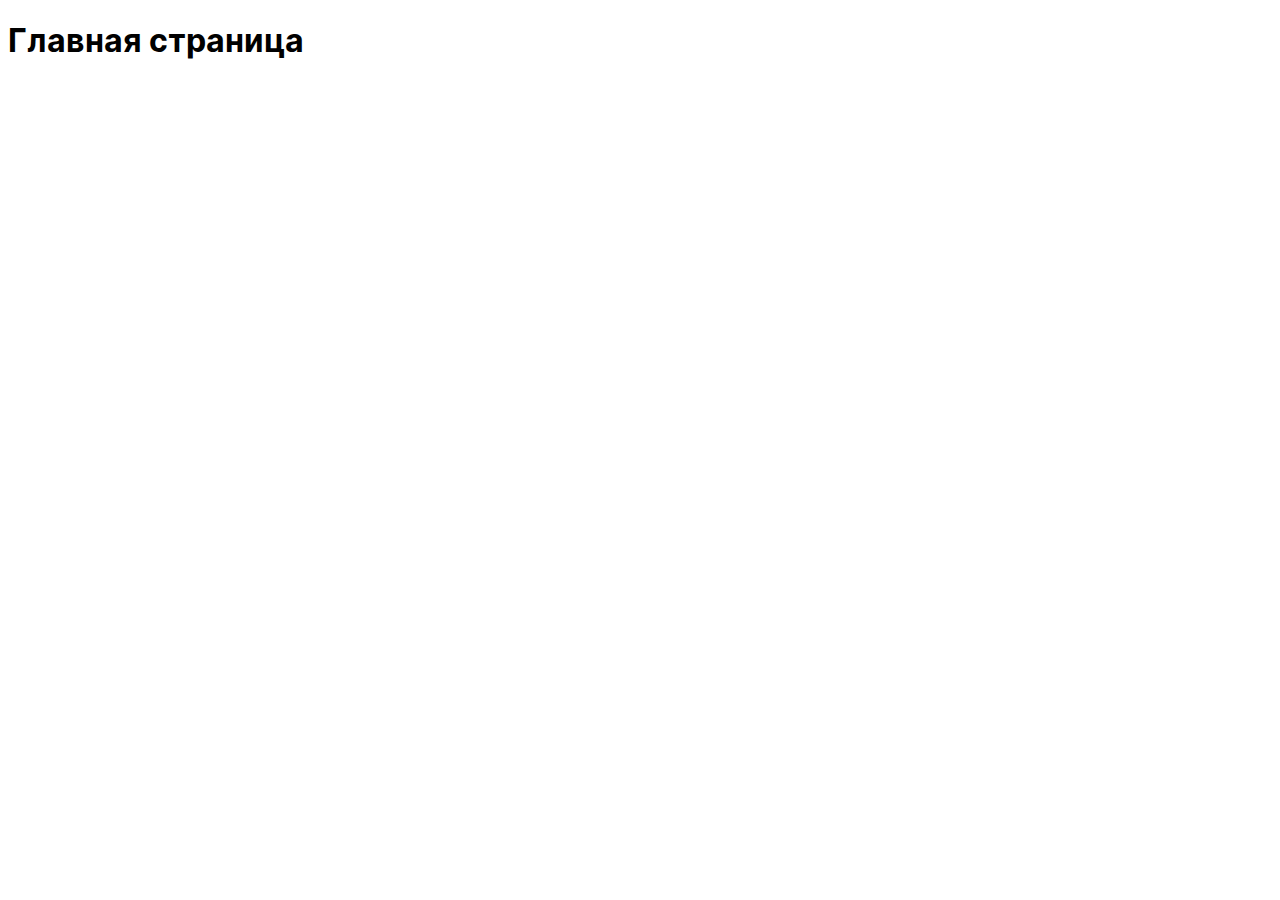
==== index.html @ 248e6843 "Updates" ====
<!DOCTYPE html><html lang="en"><head><meta charSet="utf-8"/><meta name="viewport" content="width=device-width, initial-scale=1"/><link rel="stylesheet" href="/_next/static/css/0f3e7a43b24136fe.css" crossorigin="" data-precedence="next"/><link rel="preload" as="script" fetchPriority="low" href="/_next/static/chunks/webpack-dd6fad44ef1e6f7b.js" crossorigin=""/><script src="/_next/static/chunks/fd9d1056-cc48c28d170fddc2.js" async="" crossorigin=""></script><script src="/_next/static/chunks/69-c7efea4b65083e7f.js" async="" crossorigin=""></script><script src="/_next/static/chunks/main-app-ca32ea3a144ab7f5.js" async="" crossorigin=""></script><title>Create Next App</title><meta name="description" content="Generated by create next app"/><link rel="icon" href="/favicon.ico" type="image/x-icon" sizes="16x16"/><script src="/_next/static/chunks/polyfills-c67a75d1b6f99dc8.js" crossorigin="" noModule=""></script></head><body class="__className_e66fe9"><h1>Главная страница</h1><script src="/_next/static/chunks/webpack-dd6fad44ef1e6f7b.js" crossorigin="" async=""></script><script>(self.__next_f=self.__next_f||[]).push([0]);self.__next_f.push([2,null])</script><script>self.__next_f.push([1,"1:HL[\"/_next/static/css/0f3e7a43b24136fe.css\",\"style\",{\"crossOrigin\":\"\"}]\n0:\"$L2\"\n"])</script><script>self.__next_f.push([1,"3:I[7690,[],\"\"]\n5:I[5613,[],\"\"]\n6:I[1778,[],\"\"]\n8:I[8955,[],\"\"]\n9:[]\n"])</script><script>self.__next_f.push([1,"2:[[[\"$\",\"link\",\"0\",{\"rel\":\"stylesheet\",\"href\":\"/_next/static/css/0f3e7a43b24136fe.css\",\"precedence\":\"next\",\"crossOrigin\":\"\"}]],[\"$\",\"$L3\",null,{\"buildId\":\"gu-hiAPCedoLqFY13W4Xx\",\"assetPrefix\":\"\",\"initialCanonicalUrl\":\"/\",\"initialTree\":[\"\",{\"children\":[\"__PAGE__\",{}]},\"$undefined\",\"$undefined\",true],\"initialSeedData\":[\"\",{\"children\":[\"__PAGE__\",{},[\"$L4\",[\"$\",\"h1\",null,{\"children\":\"Главная страница\"}],null]]},[null,[\"$\",\"html\",null,{\"lang\":\"en\",\"children\":[\"$\",\"body\",null,{\"className\":\"__className_e66fe9\",\"children\":[\"$\",\"$L5\",null,{\"parallelRouterKey\":\"children\",\"segmentPath\":[\"children\"],\"loading\":\"$undefined\",\"loadingStyles\":\"$undefined\",\"loadingScripts\":\"$undefined\",\"hasLoading\":false,\"error\":\"$undefined\",\"errorStyles\":\"$undefined\",\"errorScripts\":\"$undefined\",\"template\":[\"$\",\"$L6\",null,{}],\"templateStyles\":\"$undefined\",\"templateScripts\":\"$undefined\",\"notFound\":[[\"$\",\"title\",null,{\"children\":\"404: This page could not be found.\"}],[\"$\",\"div\",null,{\"style\":{\"fontFamily\":\"system-ui,\\\"Segoe UI\\\",Roboto,Helvetica,Arial,sans-serif,\\\"Apple Color Emoji\\\",\\\"Segoe UI Emoji\\\"\",\"height\":\"100vh\",\"textAlign\":\"center\",\"display\":\"flex\",\"flexDirection\":\"column\",\"alignItems\":\"center\",\"justifyContent\":\"center\"},\"children\":[\"$\",\"div\",null,{\"children\":[[\"$\",\"style\",null,{\"dangerouslySetInnerHTML\":{\"__html\":\"body{color:#000;background:#fff;margin:0}.next-error-h1{border-right:1px solid rgba(0,0,0,.3)}@media (prefers-color-scheme:dark){body{color:#fff;background:#000}.next-error-h1{border-right:1px solid rgba(255,255,255,.3)}}\"}}],[\"$\",\"h1\",null,{\"className\":\"next-error-h1\",\"style\":{\"display\":\"inline-block\",\"margin\":\"0 20px 0 0\",\"padding\":\"0 23px 0 0\",\"fontSize\":24,\"fontWeight\":500,\"verticalAlign\":\"top\",\"lineHeight\":\"49px\"},\"children\":\"404\"}],[\"$\",\"div\",null,{\"style\":{\"display\":\"inline-block\"},\"children\":[\"$\",\"h2\",null,{\"style\":{\"fontSize\":14,\"fontWeight\":400,\"lineHeight\":\"49px\",\"margin\":0},\"children\":\"This page could not be found.\"}]}]]}]}]],\"notFoundStyles\":[],\"styles\":null}]}]}],null]],\"initialHead\":[false,\"$L7\"],\"globalErrorComponent\":\"$8\",\"missingSlots\":\"$W9\"}]]\n"])</script><script>self.__next_f.push([1,"7:[[\"$\",\"meta\",\"0\",{\"name\":\"viewport\",\"content\":\"width=device-width, initial-scale=1\"}],[\"$\",\"meta\",\"1\",{\"charSet\":\"utf-8\"}],[\"$\",\"title\",\"2\",{\"children\":\"Create Next App\"}],[\"$\",\"meta\",\"3\",{\"name\":\"description\",\"content\":\"Generated by create next app\"}],[\"$\",\"link\",\"4\",{\"rel\":\"icon\",\"href\":\"/favicon.ico\",\"type\":\"image/x-icon\",\"sizes\":\"16x16\"}]]\n4:null\n"])</script><script>self.__next_f.push([1,""])</script></body></html>
---- _next/static/css/0f3e7a43b24136fe.css ----
@font-face{font-family:__Inter_e66fe9;font-style:normal;font-weight:100 900;font-display:swap;src:url(/_next/static/media/ec159349637c90ad-s.woff2) format("woff2");unicode-range:u+0460-052f,u+1c80-1c88,u+20b4,u+2de0-2dff,u+a640-a69f,u+fe2e-fe2f}@font-face{font-family:__Inter_e66fe9;font-style:normal;font-weight:100 900;font-display:swap;src:url(/_next/static/media/513657b02c5c193f-s.woff2) format("woff2");unicode-range:u+0301,u+0400-045f,u+0490-0491,u+04b0-04b1,u+2116}@font-face{font-family:__Inter_e66fe9;font-style:normal;font-weight:100 900;font-display:swap;src:url(/_next/static/media/fd4db3eb5472fc27-s.woff2) format("woff2");unicode-range:u+1f??}@font-face{font-family:__Inter_e66fe9;font-style:normal;font-weight:100 900;font-display:swap;src:url(/_next/static/media/51ed15f9841b9f9d-s.woff2) format("woff2");unicode-range:u+0370-03ff}@font-face{font-family:__Inter_e66fe9;font-style:normal;font-weight:100 900;font-display:swap;src:url(/_next/static/media/05a31a2ca4975f99-s.woff2) format("woff2");unicode-range:u+0102-0103,u+0110-0111,u+0128-0129,u+0168-0169,u+01a0-01a1,u+01af-01b0,u+0300-0301,u+0303-0304,u+0308-0309,u+0323,u+0329,u+1ea0-1ef9,u+20ab}@font-face{font-family:__Inter_e66fe9;font-style:normal;font-weight:100 900;font-display:swap;src:url(/_next/static/media/d6b16ce4a6175f26-s.woff2) format("woff2");unicode-range:u+0100-02af,u+0304,u+0308,u+0329,u+1e00-1e9f,u+1ef2-1eff,u+2020,u+20a0-20ab,u+20ad-20cf,u+2113,u+2c60-2c7f,u+a720-a7ff}@font-face{font-family:__Inter_e66fe9;font-style:normal;font-weight:100 900;font-display:swap;src:url(/_next/static/media/c9a5bc6a7c948fb0-s.p.woff2) format("woff2");unicode-range:u+00??,u+0131,u+0152-0153,u+02bb-02bc,u+02c6,u+02da,u+02dc,u+0304,u+0308,u+0329,u+2000-206f,u+2074,u+20ac,u+2122,u+2191,u+2193,u+2212,u+2215,u+feff,u+fffd}@font-face{font-family:__Inter_Fallback_e66fe9;src:local("Arial");ascent-override:90.20%;descent-override:22.48%;line-gap-override:0.00%;size-adjust:107.40%}.__className_e66fe9{font-family:__Inter_e66fe9,__Inter_Fallback_e66fe9;font-style:normal}
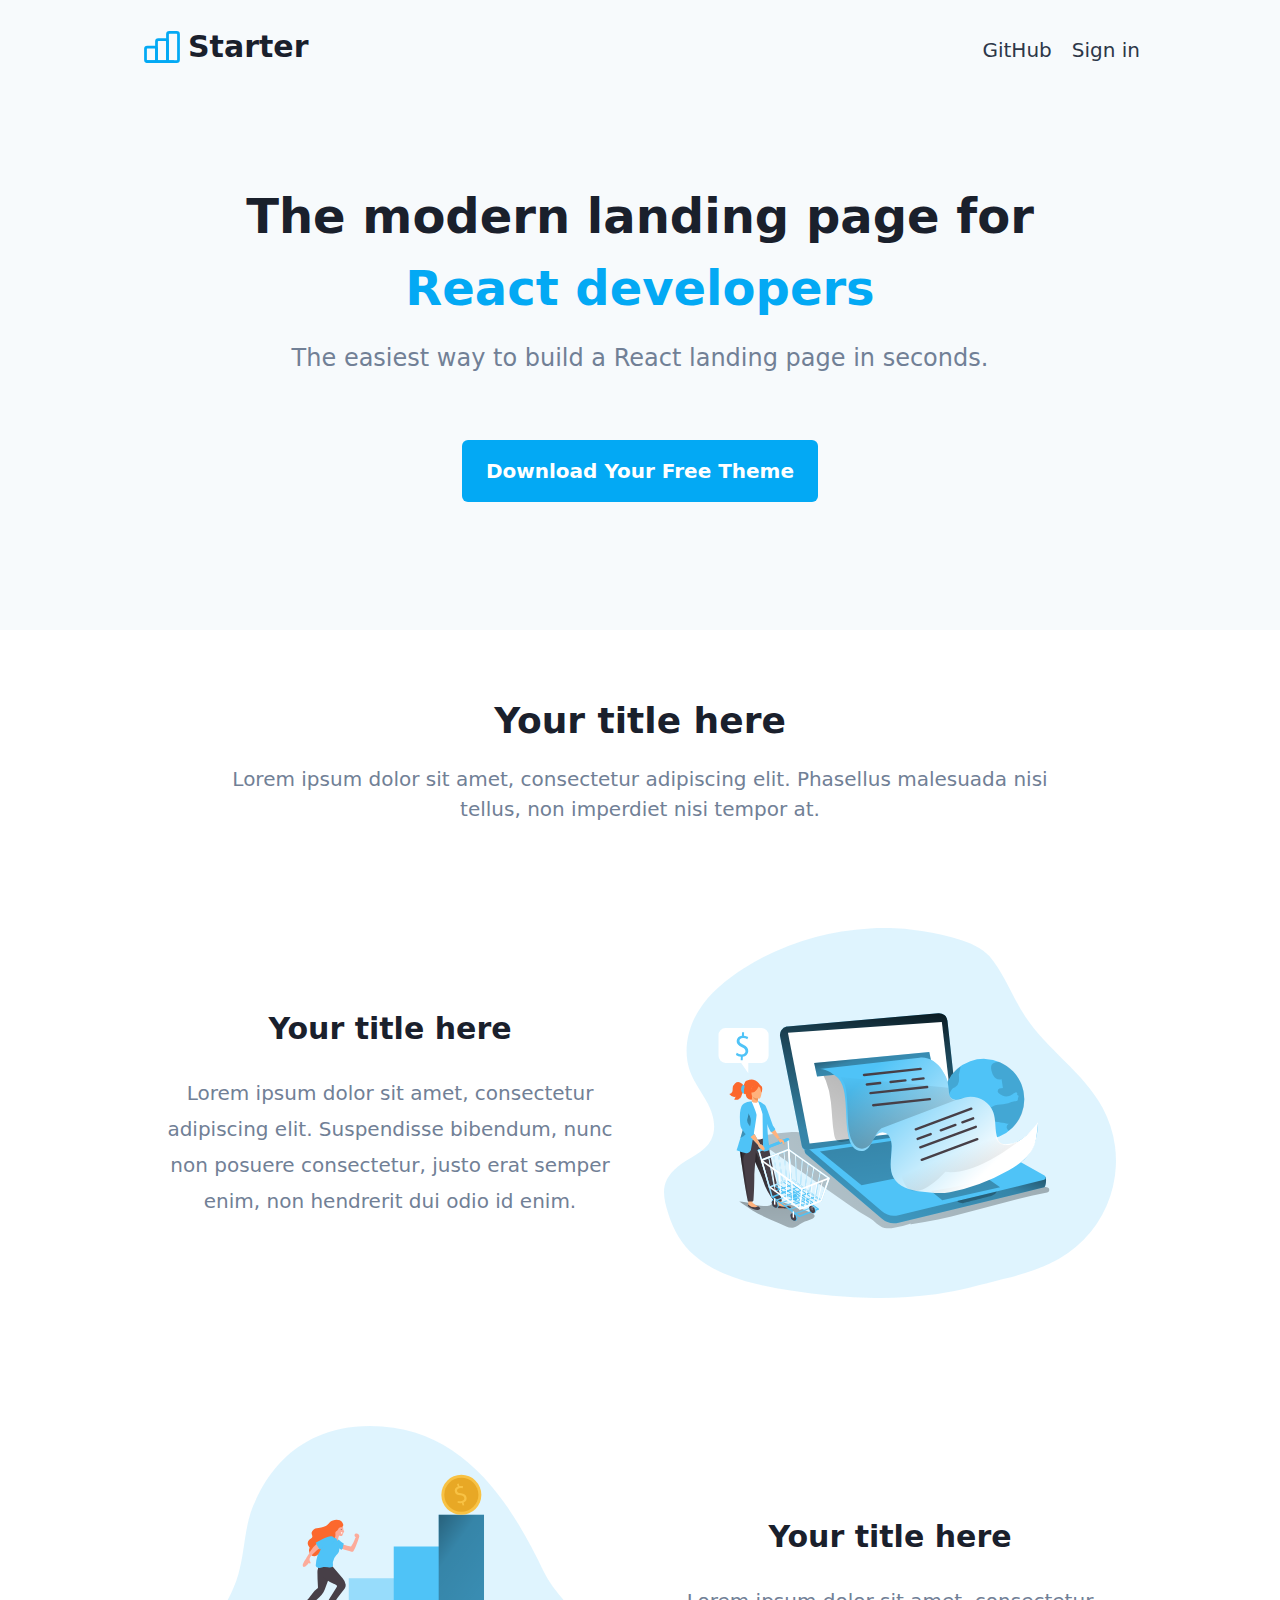
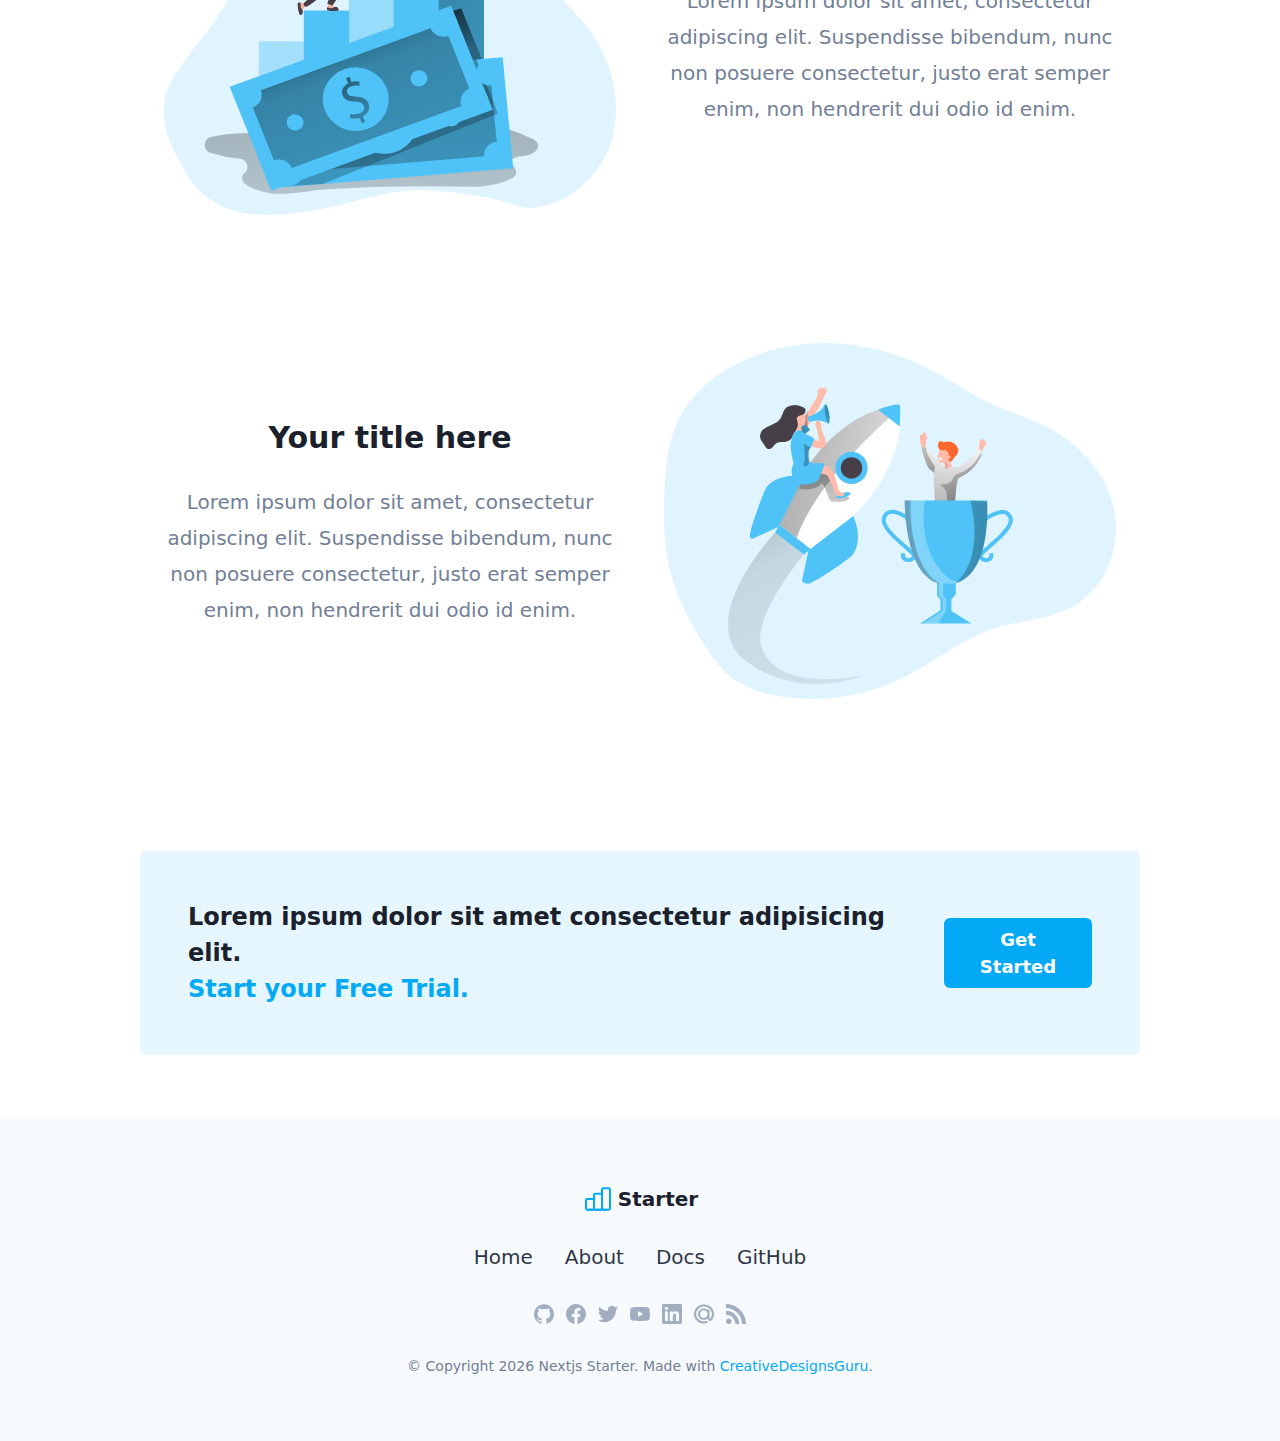
==== commit c9c53e3c: "Updates" ====
--- a/index.html
+++ b/index.html
@@ -1 +1,2 @@
-<!DOCTYPE html><html lang="en"><head><meta charSet="utf-8"/><meta name="viewport" content="width=device-width, initial-scale=1"/><link rel="stylesheet" href="/_next/static/css/0f3e7a43b24136fe.css" crossorigin="" data-precedence="next"/><link rel="preload" as="script" fetchPriority="low" href="/_next/static/chunks/webpack-dd6fad44ef1e6f7b.js" crossorigin=""/><script src="/_next/static/chunks/fd9d1056-cc48c28d170fddc2.js" async="" crossorigin=""></script><script src="/_next/static/chunks/69-c7efea4b65083e7f.js" async="" crossorigin=""></script><script src="/_next/static/chunks/main-app-ca32ea3a144ab7f5.js" async="" crossorigin=""></script><title>Create Next App</title><meta name="description" content="Generated by create next app"/><link rel="icon" href="/favicon.ico" type="image/x-icon" sizes="16x16"/><script src="/_next/static/chunks/polyfills-c67a75d1b6f99dc8.js" crossorigin="" noModule=""></script></head><body class="__className_e66fe9"><h1>Главная страница</h1><script src="/_next/static/chunks/webpack-dd6fad44ef1e6f7b.js" crossorigin="" async=""></script><script>(self.__next_f=self.__next_f||[]).push([0]);self.__next_f.push([2,null])</script><script>self.__next_f.push([1,"1:HL[\"/_next/static/css/0f3e7a43b24136fe.css\",\"style\",{\"crossOrigin\":\"\"}]\n0:\"$L2\"\n"])</script><script>self.__next_f.push([1,"3:I[7690,[],\"\"]\n5:I[5613,[],\"\"]\n6:I[1778,[],\"\"]\n8:I[8955,[],\"\"]\n9:[]\n"])</script><script>self.__next_f.push([1,"2:[[[\"$\",\"link\",\"0\",{\"rel\":\"stylesheet\",\"href\":\"/_next/static/css/0f3e7a43b24136fe.css\",\"precedence\":\"next\",\"crossOrigin\":\"\"}]],[\"$\",\"$L3\",null,{\"buildId\":\"gu-hiAPCedoLqFY13W4Xx\",\"assetPrefix\":\"\",\"initialCanonicalUrl\":\"/\",\"initialTree\":[\"\",{\"children\":[\"__PAGE__\",{}]},\"$undefined\",\"$undefined\",true],\"initialSeedData\":[\"\",{\"children\":[\"__PAGE__\",{},[\"$L4\",[\"$\",\"h1\",null,{\"children\":\"Главная страница\"}],null]]},[null,[\"$\",\"html\",null,{\"lang\":\"en\",\"children\":[\"$\",\"body\",null,{\"className\":\"__className_e66fe9\",\"children\":[\"$\",\"$L5\",null,{\"parallelRouterKey\":\"children\",\"segmentPath\":[\"children\"],\"loading\":\"$undefined\",\"loadingStyles\":\"$undefined\",\"loadingScripts\":\"$undefined\",\"hasLoading\":false,\"error\":\"$undefined\",\"errorStyles\":\"$undefined\",\"errorScripts\":\"$undefined\",\"template\":[\"$\",\"$L6\",null,{}],\"templateStyles\":\"$undefined\",\"templateScripts\":\"$undefined\",\"notFound\":[[\"$\",\"title\",null,{\"children\":\"404: This page could not be found.\"}],[\"$\",\"div\",null,{\"style\":{\"fontFamily\":\"system-ui,\\\"Segoe UI\\\",Roboto,Helvetica,Arial,sans-serif,\\\"Apple Color Emoji\\\",\\\"Segoe UI Emoji\\\"\",\"height\":\"100vh\",\"textAlign\":\"center\",\"display\":\"flex\",\"flexDirection\":\"column\",\"alignItems\":\"center\",\"justifyContent\":\"center\"},\"children\":[\"$\",\"div\",null,{\"children\":[[\"$\",\"style\",null,{\"dangerouslySetInnerHTML\":{\"__html\":\"body{color:#000;background:#fff;margin:0}.next-error-h1{border-right:1px solid rgba(0,0,0,.3)}@media (prefers-color-scheme:dark){body{color:#fff;background:#000}.next-error-h1{border-right:1px solid rgba(255,255,255,.3)}}\"}}],[\"$\",\"h1\",null,{\"className\":\"next-error-h1\",\"style\":{\"display\":\"inline-block\",\"margin\":\"0 20px 0 0\",\"padding\":\"0 23px 0 0\",\"fontSize\":24,\"fontWeight\":500,\"verticalAlign\":\"top\",\"lineHeight\":\"49px\"},\"children\":\"404\"}],[\"$\",\"div\",null,{\"style\":{\"display\":\"inline-block\"},\"children\":[\"$\",\"h2\",null,{\"style\":{\"fontSize\":14,\"fontWeight\":400,\"lineHeight\":\"49px\",\"margin\":0},\"children\":\"This page could not be found.\"}]}]]}]}]],\"notFoundStyles\":[],\"styles\":null}]}]}],null]],\"initialHead\":[false,\"$L7\"],\"globalErrorComponent\":\"$8\",\"missingSlots\":\"$W9\"}]]\n"])</script><script>self.__next_f.push([1,"7:[[\"$\",\"meta\",\"0\",{\"name\":\"viewport\",\"content\":\"width=device-width, initial-scale=1\"}],[\"$\",\"meta\",\"1\",{\"charSet\":\"utf-8\"}],[\"$\",\"title\",\"2\",{\"children\":\"Create Next App\"}],[\"$\",\"meta\",\"3\",{\"name\":\"description\",\"content\":\"Generated by create next app\"}],[\"$\",\"link\",\"4\",{\"rel\":\"icon\",\"href\":\"/favicon.ico\",\"type\":\"image/x-icon\",\"sizes\":\"16x16\"}]]\n4:null\n"])</script><script>self.__next_f.push([1,""])</script></body></html>+<!DOCTYPE html><html lang="en"><head><meta charSet="UTF-8"/><meta name="viewport" content="width=device-width,initial-scale=1"/><link rel="apple-touch-icon" href="/apple-touch-icon.png"/><link rel="icon" type="image/png" sizes="32x32" href="/favicon-32x32.png"/><link rel="icon" type="image/png" sizes="16x16" href="/favicon-16x16.png"/><link rel="icon" href="/favicon.ico"/><title>Nextjs Starter</title><meta name="robots" content="index,follow"/><meta name="description" content="Starter code for your Nextjs Boilerplate with Tailwind CSS"/><meta property="og:title" content="Nextjs Starter"/><meta property="og:description" content="Starter code for your Nextjs Boilerplate with Tailwind CSS"/><meta property="og:locale" content="en"/><meta property="og:site_name" content="Starter"/><meta name="next-head-count" content="13"/><link rel="preload" href="/_next/static/css/9a9a912db5277603.css" as="style" crossorigin=""/><link rel="stylesheet" href="/_next/static/css/9a9a912db5277603.css" crossorigin="" data-n-g=""/><noscript data-n-css=""></noscript><script defer="" crossorigin="" nomodule="" src="/_next/static/chunks/polyfills-c67a75d1b6f99dc8.js"></script><script src="/_next/static/chunks/webpack-7f932a22dbd700b9.js" defer="" crossorigin=""></script><script src="/_next/static/chunks/framework-5429a50ba5373c56.js" defer="" crossorigin=""></script><script src="/_next/static/chunks/main-7a36f1771810ece5.js" defer="" crossorigin=""></script><script src="/_next/static/chunks/pages/_app-f6ff0a3bf6c3d578.js" defer="" crossorigin=""></script><script src="/_next/static/chunks/537-4238772a2c0a749c.js" defer="" crossorigin=""></script><script src="/_next/static/chunks/pages/index-64fb4b4f178e4f2e.js" defer="" crossorigin=""></script><script src="/_next/static/LFzBFwf_lL1cW6kmRYhoQ/_buildManifest.js" defer="" crossorigin=""></script><script src="/_next/static/LFzBFwf_lL1cW6kmRYhoQ/_ssgManifest.js" defer="" crossorigin=""></script><style id="__jsx-4057204961">.navbar.jsx-4057204961 li:not(:first-child){margin-top:0;}.navbar.jsx-4057204961 li:not(:last-child){margin-right:1.25rem;}</style><style id="__jsx-2452873545">.btn.jsx-2452873545{border-radius:.375rem;display:inline-block;text-align:center;}.btn-base.jsx-2452873545{font-size:1.125rem;font-weight:600;padding:.5rem 1rem;}.btn-xl.jsx-2452873545{font-size:1.25rem;font-weight:800;padding:1rem 1.5rem;}.btn-primary.jsx-2452873545{--tw-bg-opacity:1;background-color:rgb(3 169 244/var(--tw-bg-opacity));--tw-text-opacity:1;color:rgb(255 255 255/var(--tw-text-opacity));}.btn-primary.jsx-2452873545:hover{--tw-bg-opacity:1;background-color:rgb(3 152 220/var(--tw-bg-opacity));}</style><style id="__jsx-386846369">.footer-icon-list.jsx-386846369 a:not(:last-child){margin-right:.75rem;}.footer-icon-list.jsx-386846369 a{--tw-text-opacity:1;color:rgb(160 174 192/var(--tw-text-opacity));}.footer-icon-list.jsx-386846369 a:hover{--tw-text-opacity:1;color:rgb(74 85 104/var(--tw-text-opacity));}.footer-icon-list.jsx-386846369 svg{height:1.25rem;width:1.25rem;fill:currentColor;}</style><style id="__jsx-3513251595">.footer-copyright.jsx-3513251595 a{--tw-text-opacity:1;color:rgb(3 169 244/var(--tw-text-opacity));}.footer-copyright.jsx-3513251595 a:hover{-webkit-text-decoration-line:underline;text-decoration-line:underline;}</style><style id="__jsx-541721229">.navbar.jsx-541721229 li{margin-left:1rem;margin-right:1rem;}</style></head><body><div id="__next"><div class="text-gray-600 antialiased"><div class="bg-gray-100"><div class="mx-auto max-w-screen-lg px-3 py-6"><div class="jsx-4057204961 flex flex-wrap items-center justify-between"><div class="jsx-4057204961"><a href="/"><span class="inline-flex items-center text-gray-900 font-semibold text-3xl"><svg class="mr-1 stroke-current text-primary-500" xmlns="http://www.w3.org/2000/svg" width="44" height="44" viewBox="0 0 24 24" stroke-width="1.5" fill="none" stroke-linecap="round" stroke-linejoin="round"><path d="M0 0h24v24H0z" stroke="none"></path><rect x="3" y="12" width="6" height="8" rx="1"></rect><rect x="9" y="8" width="6" height="12" rx="1"></rect><rect x="15" y="4" width="6" height="16" rx="1"></rect><path d="M4 20h14"></path></svg>Starter</span></a></div><nav class="jsx-4057204961"><ul class="jsx-4057204961 navbar flex items-center text-xl font-medium text-gray-800"><li><a href="https://github.com/ixartz/Next-JS-Landing-Page-Starter-Template">GitHub</a></li><li><a href="/">Sign in</a></li></ul></nav></div></div><div class="mx-auto max-w-screen-lg px-3 pt-20 pb-32"><header class="text-center"><h1 class="whitespace-pre-line text-5xl font-bold leading-hero text-gray-900">The modern landing page for
+<span class="text-primary-500">React developers</span></h1><div class="mb-16 mt-4 text-2xl">The easiest way to build a React landing page in seconds.</div><a href="https://creativedesignsguru.com/category/nextjs/"><div class="jsx-2452873545 btn btn-xl btn-primary">Download Your Free Theme</div></a></header></div></div><div class="mx-auto max-w-screen-lg px-3 py-16"><div class="mb-12 text-center"><h2 class="text-4xl font-bold text-gray-900">Your title here</h2><div class="mt-4 text-xl md:px-20">Lorem ipsum dolor sit amet, consectetur adipiscing elit. Phasellus malesuada nisi tellus, non imperdiet nisi tempor at.</div></div><div class="mt-20 flex flex-wrap items-center"><div class="w-full text-center sm:w-1/2 sm:px-6"><h3 class="text-3xl font-semibold text-gray-900">Your title here</h3><div class="mt-6 text-xl leading-9">Lorem ipsum dolor sit amet, consectetur adipiscing elit. Suspendisse bibendum, nunc non posuere consectetur, justo erat semper enim, non hendrerit dui odio id enim.</div></div><div class="w-full p-6 sm:w-1/2"><img src="/assets/images/feature.svg" alt="First feature alt text"/></div></div><div class="mt-20 flex flex-wrap items-center flex-row-reverse"><div class="w-full text-center sm:w-1/2 sm:px-6"><h3 class="text-3xl font-semibold text-gray-900">Your title here</h3><div class="mt-6 text-xl leading-9">Lorem ipsum dolor sit amet, consectetur adipiscing elit. Suspendisse bibendum, nunc non posuere consectetur, justo erat semper enim, non hendrerit dui odio id enim.</div></div><div class="w-full p-6 sm:w-1/2"><img src="/assets/images/feature2.svg" alt="Second feature alt text"/></div></div><div class="mt-20 flex flex-wrap items-center"><div class="w-full text-center sm:w-1/2 sm:px-6"><h3 class="text-3xl font-semibold text-gray-900">Your title here</h3><div class="mt-6 text-xl leading-9">Lorem ipsum dolor sit amet, consectetur adipiscing elit. Suspendisse bibendum, nunc non posuere consectetur, justo erat semper enim, non hendrerit dui odio id enim.</div></div><div class="w-full p-6 sm:w-1/2"><img src="/assets/images/feature3.svg" alt="Third feature alt text"/></div></div></div><div class="mx-auto max-w-screen-lg px-3 py-16"><div class="flex flex-col rounded-md bg-primary-100 p-4 text-center sm:flex-row sm:items-center sm:justify-between sm:p-12 sm:text-left"><div class="text-2xl font-semibold"><div class="text-gray-900">Lorem ipsum dolor sit amet consectetur adipisicing elit.</div><div class="text-primary-500">Start your Free Trial.</div></div><div class="whitespace-no-wrap mt-3 sm:ml-2 sm:mt-0"><a href="https://creativedesignsguru.com/category/nextjs/"><div class="jsx-2452873545 btn btn-base btn-primary">Get Started</div></a></div></div></div><div class="bg-gray-100"><div class="mx-auto max-w-screen-lg px-3 py-16"><div class="jsx-541721229 text-center"><span class="inline-flex items-center text-gray-900 font-semibold text-xl"><svg class="mr-1 stroke-current text-primary-500" xmlns="http://www.w3.org/2000/svg" width="32" height="32" viewBox="0 0 24 24" stroke-width="1.5" fill="none" stroke-linecap="round" stroke-linejoin="round"><path d="M0 0h24v24H0z" stroke="none"></path><rect x="3" y="12" width="6" height="8" rx="1"></rect><rect x="9" y="8" width="6" height="12" rx="1"></rect><rect x="15" y="4" width="6" height="16" rx="1"></rect><path d="M4 20h14"></path></svg>Starter</span><nav class="jsx-541721229"><ul class="jsx-541721229 navbar mt-5 flex flex-row justify-center text-xl font-medium text-gray-800"><li><a href="/">Home</a></li><li><a href="/">About</a></li><li><a href="/">Docs</a></li><li><a href="https://github.com/ixartz/Next-JS-Landing-Page-Starter-Template">GitHub</a></li></ul></nav><div class="jsx-541721229 mt-8 flex justify-center"><div class="jsx-386846369 footer-icon-list flex flex-wrap"><a href="/"><svg viewBox="0 0 24 24" xmlns="http://www.w3.org/2000/svg"><path d="M12 .297c-6.63 0-12 5.373-12 12 0 5.303 3.438 9.8 8.205 11.385.6.113.82-.258.82-.577 0-.285-.01-1.04-.015-2.04-3.338.724-4.042-1.61-4.042-1.61C4.422 18.07 3.633 17.7 3.633 17.7c-1.087-.744.084-.729.084-.729 1.205.084 1.838 1.236 1.838 1.236 1.07 1.835 2.809 1.305 3.495.998.108-.776.417-1.305.76-1.605-2.665-.3-5.466-1.332-5.466-5.93 0-1.31.465-2.38 1.235-3.22-.135-.303-.54-1.523.105-3.176 0 0 1.005-.322 3.3 1.23.96-.267 1.98-.399 3-.405 1.02.006 2.04.138 3 .405 2.28-1.552 3.285-1.23 3.285-1.23.645 1.653.24 2.873.12 3.176.765.84 1.23 1.91 1.23 3.22 0 4.61-2.805 5.625-5.475 5.92.42.36.81 1.096.81 2.22 0 1.606-.015 2.896-.015 3.286 0 .315.21.69.825.57C20.565 22.092 24 17.592 24 12.297c0-6.627-5.373-12-12-12"></path></svg></a><a href="/"><svg viewBox="0 0 24 24" xmlns="http://www.w3.org/2000/svg"><path d="M23.998 12c0-6.628-5.372-12-11.999-12C5.372 0 0 5.372 0 12c0 5.988 4.388 10.952 10.124 11.852v-8.384H7.078v-3.469h3.046V9.356c0-3.008 1.792-4.669 4.532-4.669 1.313 0 2.686.234 2.686.234v2.953H15.83c-1.49 0-1.955.925-1.955 1.874V12h3.328l-.532 3.469h-2.796v8.384c5.736-.9 10.124-5.864 10.124-11.853z"></path></svg></a><a href="/"><svg viewBox="0 0 24 24" xmlns="http://www.w3.org/2000/svg"><path d="M23.954 4.569a10 10 0 01-2.825.775 4.958 4.958 0 002.163-2.723c-.951.555-2.005.959-3.127 1.184a4.92 4.92 0 00-8.384 4.482C7.691 8.094 4.066 6.13 1.64 3.161a4.822 4.822 0 00-.666 2.475c0 1.71.87 3.213 2.188 4.096a4.904 4.904 0 01-2.228-.616v.061a4.923 4.923 0 003.946 4.827 4.996 4.996 0 01-2.212.085 4.937 4.937 0 004.604 3.417 9.868 9.868 0 01-6.102 2.105c-.39 0-.779-.023-1.17-.067a13.995 13.995 0 007.557 2.209c9.054 0 13.999-7.496 13.999-13.986 0-.209 0-.42-.015-.63a9.936 9.936 0 002.46-2.548l-.047-.02z"></path></svg></a><a href="/"><svg xmlns="http://www.w3.org/2000/svg" viewBox="0 0 24 24"><path d="M23.495 6.205a3.007 3.007 0 00-2.088-2.088c-1.87-.501-9.396-.501-9.396-.501s-7.507-.01-9.396.501A3.007 3.007 0 00.527 6.205a31.247 31.247 0 00-.522 5.805 31.247 31.247 0 00.522 5.783 3.007 3.007 0 002.088 2.088c1.868.502 9.396.502 9.396.502s7.506 0 9.396-.502a3.007 3.007 0 002.088-2.088 31.247 31.247 0 00.5-5.783 31.247 31.247 0 00-.5-5.805zM9.609 15.601V8.408l6.264 3.602z"></path></svg></a><a href="/"><svg viewBox="0 0 24 24" xmlns="http://www.w3.org/2000/svg"><path d="M20.447 20.452h-3.554v-5.569c0-1.328-.027-3.037-1.852-3.037-1.853 0-2.136 1.445-2.136 2.939v5.667H9.351V9h3.414v1.561h.046c.477-.9 1.637-1.85 3.37-1.85 3.601 0 4.267 2.37 4.267 5.455v6.286zM5.337 7.433a2.062 2.062 0 01-2.063-2.065 2.064 2.064 0 112.063 2.065zm1.782 13.019H3.555V9h3.564v11.452zM22.225 0H1.771C.792 0 0 .774 0 1.729v20.542C0 23.227.792 24 1.771 24h20.451C23.2 24 24 23.227 24 22.271V1.729C24 .774 23.2 0 22.222 0h.003z"></path></svg></a><a href="/"><svg viewBox="0 0 24 24" xmlns="http://www.w3.org/2000/svg"><path d="M11.585 5.267c1.834 0 3.558.811 4.824 2.08v.004c0-.609.41-1.068.979-1.068h.145c.891 0 1.073.842 1.073 1.109l.005 9.475c-.063.621.64.941 1.029.543 1.521-1.564 3.342-8.038-.946-11.79-3.996-3.497-9.357-2.921-12.209-.955-3.031 2.091-4.971 6.718-3.086 11.064 2.054 4.74 7.931 6.152 11.424 4.744 1.769-.715 2.586 1.676.749 2.457-2.776 1.184-10.502 1.064-14.11-5.188C-.977 13.521-.847 6.093 5.62 2.245 10.567-.698 17.09.117 21.022 4.224c4.111 4.294 3.872 12.334-.139 15.461-1.816 1.42-4.516.037-4.498-2.031l-.019-.678c-1.265 1.256-2.948 1.988-4.782 1.988-3.625 0-6.813-3.189-6.813-6.812 0-3.659 3.189-6.885 6.814-6.885zm4.561 6.623c-.137-2.653-2.106-4.249-4.484-4.249h-.09c-2.745 0-4.268 2.159-4.268 4.61 0 2.747 1.842 4.481 4.256 4.481 2.693 0 4.464-1.973 4.592-4.306l-.006-.536z"></path></svg></a><a href="/"><svg viewBox="0 0 24 24" xmlns="http://www.w3.org/2000/svg"><path d="M19.199 24C19.199 13.467 10.533 4.8 0 4.8V0c13.165 0 24 10.835 24 24h-4.801zM3.291 17.415a3.3 3.3 0 013.293 3.295A3.303 3.303 0 013.283 24C1.47 24 0 22.526 0 20.71s1.475-3.294 3.291-3.295zM15.909 24h-4.665c0-6.169-5.075-11.245-11.244-11.245V8.09c8.727 0 15.909 7.184 15.909 15.91z"></path></svg></a></div></div><div class="jsx-541721229 mt-8 text-sm"><div class="jsx-3513251595 footer-copyright">© Copyright <!-- -->2024<!-- --> <!-- -->Nextjs Starter<!-- -->. Made with<!-- --> <a href="https://creativedesignsguru.com" class="jsx-3513251595">CreativeDesignsGuru</a>.</div></div></div></div></div></div></div><script id="__NEXT_DATA__" type="application/json" crossorigin="">{"props":{"pageProps":{}},"page":"/","query":{},"buildId":"LFzBFwf_lL1cW6kmRYhoQ","nextExport":true,"autoExport":true,"isFallback":false,"scriptLoader":[]}</script></body></html>--- a/_next/static/css/9a9a912db5277603.css
+++ b/_next/static/css/9a9a912db5277603.css
@@ -0,0 +1 @@
+/*! tailwindcss v3.4.1 | MIT License | https://tailwindcss.com*/*,:after,:before{border:0 solid #edf2f7;box-sizing:border-box}:after,:before{--tw-content:""}:host,html{line-height:1.5;-webkit-text-size-adjust:100%;font-family:ui-sans-serif,system-ui,sans-serif,Apple Color Emoji,Segoe UI Emoji,Segoe UI Symbol,Noto Color Emoji;font-feature-settings:normal;font-variation-settings:normal;-moz-tab-size:4;-o-tab-size:4;tab-size:4;-webkit-tap-highlight-color:transparent}body{line-height:inherit;margin:0}hr{border-top-width:1px;color:inherit;height:0}abbr:where([title]){-webkit-text-decoration:underline dotted;text-decoration:underline dotted}h1,h2,h3,h4,h5,h6{font-size:inherit;font-weight:inherit}a{color:inherit;text-decoration:inherit}b,strong{font-weight:bolder}code,kbd,pre,samp{font-family:ui-monospace,SFMono-Regular,Menlo,Monaco,Consolas,Liberation Mono,Courier New,monospace;font-feature-settings:normal;font-size:1em;font-variation-settings:normal}small{font-size:80%}sub,sup{font-size:75%;line-height:0;position:relative;vertical-align:baseline}sub{bottom:-.25em}sup{top:-.5em}table{border-collapse:collapse;border-color:inherit;text-indent:0}button,input,optgroup,select,textarea{color:inherit;font-family:inherit;font-feature-settings:inherit;font-size:100%;font-variation-settings:inherit;font-weight:inherit;line-height:inherit;margin:0;padding:0}button,select{text-transform:none}[type=button],[type=reset],[type=submit],button{-webkit-appearance:button;background-color:transparent;background-image:none}:-moz-focusring{outline:auto}:-moz-ui-invalid{box-shadow:none}progress{vertical-align:baseline}::-webkit-inner-spin-button,::-webkit-outer-spin-button{height:auto}[type=search]{-webkit-appearance:textfield;outline-offset:-2px}::-webkit-search-decoration{-webkit-appearance:none}::-webkit-file-upload-button{-webkit-appearance:button;font:inherit}summary{display:list-item}blockquote,dd,dl,fieldset,figure,h1,h2,h3,h4,h5,h6,hr,p,pre{margin:0}fieldset,legend{padding:0}menu,ol,ul{list-style:none;margin:0;padding:0}dialog{padding:0}textarea{resize:vertical}input::-moz-placeholder,textarea::-moz-placeholder{color:#cbd5e0;opacity:1}input::placeholder,textarea::placeholder{color:#cbd5e0;opacity:1}[role=button],button{cursor:pointer}:disabled{cursor:default}audio,canvas,embed,iframe,img,object,svg,video{display:block;vertical-align:middle}img,video{height:auto;max-width:100%}[hidden]{display:none}*,:after,:before{--tw-border-spacing-x:0;--tw-border-spacing-y:0;--tw-translate-x:0;--tw-translate-y:0;--tw-rotate:0;--tw-skew-x:0;--tw-skew-y:0;--tw-scale-x:1;--tw-scale-y:1;--tw-pan-x: ;--tw-pan-y: ;--tw-pinch-zoom: ;--tw-scroll-snap-strictness:proximity;--tw-gradient-from-position: ;--tw-gradient-via-position: ;--tw-gradient-to-position: ;--tw-ordinal: ;--tw-slashed-zero: ;--tw-numeric-figure: ;--tw-numeric-spacing: ;--tw-numeric-fraction: ;--tw-ring-inset: ;--tw-ring-offset-width:0px;--tw-ring-offset-color:#fff;--tw-ring-color:rgba(59,130,246,.5);--tw-ring-offset-shadow:0 0 #0000;--tw-ring-shadow:0 0 #0000;--tw-shadow:0 0 #0000;--tw-shadow-colored:0 0 #0000;--tw-blur: ;--tw-brightness: ;--tw-contrast: ;--tw-grayscale: ;--tw-hue-rotate: ;--tw-invert: ;--tw-saturate: ;--tw-sepia: ;--tw-drop-shadow: ;--tw-backdrop-blur: ;--tw-backdrop-brightness: ;--tw-backdrop-contrast: ;--tw-backdrop-grayscale: ;--tw-backdrop-hue-rotate: ;--tw-backdrop-invert: ;--tw-backdrop-opacity: ;--tw-backdrop-saturate: ;--tw-backdrop-sepia: }::backdrop{--tw-border-spacing-x:0;--tw-border-spacing-y:0;--tw-translate-x:0;--tw-translate-y:0;--tw-rotate:0;--tw-skew-x:0;--tw-skew-y:0;--tw-scale-x:1;--tw-scale-y:1;--tw-pan-x: ;--tw-pan-y: ;--tw-pinch-zoom: ;--tw-scroll-snap-strictness:proximity;--tw-gradient-from-position: ;--tw-gradient-via-position: ;--tw-gradient-to-position: ;--tw-ordinal: ;--tw-slashed-zero: ;--tw-numeric-figure: ;--tw-numeric-spacing: ;--tw-numeric-fraction: ;--tw-ring-inset: ;--tw-ring-offset-width:0px;--tw-ring-offset-color:#fff;--tw-ring-color:rgba(59,130,246,.5);--tw-ring-offset-shadow:0 0 #0000;--tw-ring-shadow:0 0 #0000;--tw-shadow:0 0 #0000;--tw-shadow-colored:0 0 #0000;--tw-blur: ;--tw-brightness: ;--tw-contrast: ;--tw-grayscale: ;--tw-hue-rotate: ;--tw-invert: ;--tw-saturate: ;--tw-sepia: ;--tw-drop-shadow: ;--tw-backdrop-blur: ;--tw-backdrop-brightness: ;--tw-backdrop-contrast: ;--tw-backdrop-grayscale: ;--tw-backdrop-hue-rotate: ;--tw-backdrop-invert: ;--tw-backdrop-opacity: ;--tw-backdrop-saturate: ;--tw-backdrop-sepia: }.mx-auto{margin-left:auto;margin-right:auto}.mb-12{margin-bottom:3rem}.mb-16{margin-bottom:4rem}.mr-1{margin-right:.25rem}.mt-20{margin-top:5rem}.mt-3{margin-top:.75rem}.mt-4{margin-top:1rem}.mt-5{margin-top:1.25rem}.mt-6{margin-top:1.5rem}.mt-8{margin-top:2rem}.inline-block{display:inline-block}.flex{display:flex}.inline-flex{display:inline-flex}.w-5{width:1.25rem}.w-full{width:100%}.max-w-screen-lg{max-width:1024px}.flex-row{flex-direction:row}.flex-row-reverse{flex-direction:row-reverse}.flex-col{flex-direction:column}.flex-wrap{flex-wrap:wrap}.items-center{align-items:center}.justify-center{justify-content:center}.justify-between{justify-content:space-between}.whitespace-pre-line{white-space:pre-line}.rounded-md{border-radius:.375rem}.bg-gray-100{--tw-bg-opacity:1;background-color:rgb(247 250 252/var(--tw-bg-opacity))}.bg-primary-100{--tw-bg-opacity:1;background-color:rgb(230 246 254/var(--tw-bg-opacity))}.fill-current{fill:currentColor}.stroke-current{stroke:currentColor}.p-4{padding:1rem}.p-6{padding:1.5rem}.px-3{padding-left:.75rem;padding-right:.75rem}.py-16{padding-bottom:4rem;padding-top:4rem}.py-2{padding-bottom:.5rem;padding-top:.5rem}.py-4{padding-bottom:1rem;padding-top:1rem}.py-6{padding-bottom:1.5rem;padding-top:1.5rem}.pb-32{padding-bottom:8rem}.pt-20{padding-top:5rem}.text-center{text-align:center}.text-2xl{font-size:1.5rem}.text-3xl{font-size:1.875rem}.text-4xl{font-size:2.25rem}.text-5xl{font-size:3rem}.text-lg{font-size:1.125rem}.text-sm{font-size:.875rem}.text-xl{font-size:1.25rem}.font-bold{font-weight:700}.font-extrabold{font-weight:800}.font-medium{font-weight:500}.font-semibold{font-weight:600}.leading-9{line-height:2.25rem}.leading-hero{line-height:4.5rem}.text-gray-600{--tw-text-opacity:1;color:rgb(113 128 150/var(--tw-text-opacity))}.text-gray-800{--tw-text-opacity:1;color:rgb(45 55 72/var(--tw-text-opacity))}.text-gray-900{--tw-text-opacity:1;color:rgb(26 32 44/var(--tw-text-opacity))}.text-primary-500{--tw-text-opacity:1;color:rgb(3 169 244/var(--tw-text-opacity))}.text-white{--tw-text-opacity:1;color:rgb(255 255 255/var(--tw-text-opacity))}.underline{text-decoration-line:underline}.antialiased{-webkit-font-smoothing:antialiased;-moz-osx-font-smoothing:grayscale}@media (min-width:640px){.sm\:ml-2{margin-left:.5rem}.sm\:mt-0{margin-top:0}.sm\:w-1\/2{width:50%}.sm\:flex-row{flex-direction:row}.sm\:items-center{align-items:center}.sm\:justify-between{justify-content:space-between}.sm\:p-12{padding:3rem}.sm\:px-6{padding-left:1.5rem;padding-right:1.5rem}.sm\:text-left{text-align:left}}@media (min-width:768px){.md\:px-20{padding-left:5rem;padding-right:5rem}}--- a/_next/static/css/9a9a912db5277603.css
+++ b/_next/static/css/9a9a912db5277603.css
@@ -0,0 +1 @@
+/*! tailwindcss v3.4.1 | MIT License | https://tailwindcss.com*/*,:after,:before{border:0 solid #edf2f7;box-sizing:border-box}:after,:before{--tw-content:""}:host,html{line-height:1.5;-webkit-text-size-adjust:100%;font-family:ui-sans-serif,system-ui,sans-serif,Apple Color Emoji,Segoe UI Emoji,Segoe UI Symbol,Noto Color Emoji;font-feature-settings:normal;font-variation-settings:normal;-moz-tab-size:4;-o-tab-size:4;tab-size:4;-webkit-tap-highlight-color:transparent}body{line-height:inherit;margin:0}hr{border-top-width:1px;color:inherit;height:0}abbr:where([title]){-webkit-text-decoration:underline dotted;text-decoration:underline dotted}h1,h2,h3,h4,h5,h6{font-size:inherit;font-weight:inherit}a{color:inherit;text-decoration:inherit}b,strong{font-weight:bolder}code,kbd,pre,samp{font-family:ui-monospace,SFMono-Regular,Menlo,Monaco,Consolas,Liberation Mono,Courier New,monospace;font-feature-settings:normal;font-size:1em;font-variation-settings:normal}small{font-size:80%}sub,sup{font-size:75%;line-height:0;position:relative;vertical-align:baseline}sub{bottom:-.25em}sup{top:-.5em}table{border-collapse:collapse;border-color:inherit;text-indent:0}button,input,optgroup,select,textarea{color:inherit;font-family:inherit;font-feature-settings:inherit;font-size:100%;font-variation-settings:inherit;font-weight:inherit;line-height:inherit;margin:0;padding:0}button,select{text-transform:none}[type=button],[type=reset],[type=submit],button{-webkit-appearance:button;background-color:transparent;background-image:none}:-moz-focusring{outline:auto}:-moz-ui-invalid{box-shadow:none}progress{vertical-align:baseline}::-webkit-inner-spin-button,::-webkit-outer-spin-button{height:auto}[type=search]{-webkit-appearance:textfield;outline-offset:-2px}::-webkit-search-decoration{-webkit-appearance:none}::-webkit-file-upload-button{-webkit-appearance:button;font:inherit}summary{display:list-item}blockquote,dd,dl,fieldset,figure,h1,h2,h3,h4,h5,h6,hr,p,pre{margin:0}fieldset,legend{padding:0}menu,ol,ul{list-style:none;margin:0;padding:0}dialog{padding:0}textarea{resize:vertical}input::-moz-placeholder,textarea::-moz-placeholder{color:#cbd5e0;opacity:1}input::placeholder,textarea::placeholder{color:#cbd5e0;opacity:1}[role=button],button{cursor:pointer}:disabled{cursor:default}audio,canvas,embed,iframe,img,object,svg,video{display:block;vertical-align:middle}img,video{height:auto;max-width:100%}[hidden]{display:none}*,:after,:before{--tw-border-spacing-x:0;--tw-border-spacing-y:0;--tw-translate-x:0;--tw-translate-y:0;--tw-rotate:0;--tw-skew-x:0;--tw-skew-y:0;--tw-scale-x:1;--tw-scale-y:1;--tw-pan-x: ;--tw-pan-y: ;--tw-pinch-zoom: ;--tw-scroll-snap-strictness:proximity;--tw-gradient-from-position: ;--tw-gradient-via-position: ;--tw-gradient-to-position: ;--tw-ordinal: ;--tw-slashed-zero: ;--tw-numeric-figure: ;--tw-numeric-spacing: ;--tw-numeric-fraction: ;--tw-ring-inset: ;--tw-ring-offset-width:0px;--tw-ring-offset-color:#fff;--tw-ring-color:rgba(59,130,246,.5);--tw-ring-offset-shadow:0 0 #0000;--tw-ring-shadow:0 0 #0000;--tw-shadow:0 0 #0000;--tw-shadow-colored:0 0 #0000;--tw-blur: ;--tw-brightness: ;--tw-contrast: ;--tw-grayscale: ;--tw-hue-rotate: ;--tw-invert: ;--tw-saturate: ;--tw-sepia: ;--tw-drop-shadow: ;--tw-backdrop-blur: ;--tw-backdrop-brightness: ;--tw-backdrop-contrast: ;--tw-backdrop-grayscale: ;--tw-backdrop-hue-rotate: ;--tw-backdrop-invert: ;--tw-backdrop-opacity: ;--tw-backdrop-saturate: ;--tw-backdrop-sepia: }::backdrop{--tw-border-spacing-x:0;--tw-border-spacing-y:0;--tw-translate-x:0;--tw-translate-y:0;--tw-rotate:0;--tw-skew-x:0;--tw-skew-y:0;--tw-scale-x:1;--tw-scale-y:1;--tw-pan-x: ;--tw-pan-y: ;--tw-pinch-zoom: ;--tw-scroll-snap-strictness:proximity;--tw-gradient-from-position: ;--tw-gradient-via-position: ;--tw-gradient-to-position: ;--tw-ordinal: ;--tw-slashed-zero: ;--tw-numeric-figure: ;--tw-numeric-spacing: ;--tw-numeric-fraction: ;--tw-ring-inset: ;--tw-ring-offset-width:0px;--tw-ring-offset-color:#fff;--tw-ring-color:rgba(59,130,246,.5);--tw-ring-offset-shadow:0 0 #0000;--tw-ring-shadow:0 0 #0000;--tw-shadow:0 0 #0000;--tw-shadow-colored:0 0 #0000;--tw-blur: ;--tw-brightness: ;--tw-contrast: ;--tw-grayscale: ;--tw-hue-rotate: ;--tw-invert: ;--tw-saturate: ;--tw-sepia: ;--tw-drop-shadow: ;--tw-backdrop-blur: ;--tw-backdrop-brightness: ;--tw-backdrop-contrast: ;--tw-backdrop-grayscale: ;--tw-backdrop-hue-rotate: ;--tw-backdrop-invert: ;--tw-backdrop-opacity: ;--tw-backdrop-saturate: ;--tw-backdrop-sepia: }.mx-auto{margin-left:auto;margin-right:auto}.mb-12{margin-bottom:3rem}.mb-16{margin-bottom:4rem}.mr-1{margin-right:.25rem}.mt-20{margin-top:5rem}.mt-3{margin-top:.75rem}.mt-4{margin-top:1rem}.mt-5{margin-top:1.25rem}.mt-6{margin-top:1.5rem}.mt-8{margin-top:2rem}.inline-block{display:inline-block}.flex{display:flex}.inline-flex{display:inline-flex}.w-5{width:1.25rem}.w-full{width:100%}.max-w-screen-lg{max-width:1024px}.flex-row{flex-direction:row}.flex-row-reverse{flex-direction:row-reverse}.flex-col{flex-direction:column}.flex-wrap{flex-wrap:wrap}.items-center{align-items:center}.justify-center{justify-content:center}.justify-between{justify-content:space-between}.whitespace-pre-line{white-space:pre-line}.rounded-md{border-radius:.375rem}.bg-gray-100{--tw-bg-opacity:1;background-color:rgb(247 250 252/var(--tw-bg-opacity))}.bg-primary-100{--tw-bg-opacity:1;background-color:rgb(230 246 254/var(--tw-bg-opacity))}.fill-current{fill:currentColor}.stroke-current{stroke:currentColor}.p-4{padding:1rem}.p-6{padding:1.5rem}.px-3{padding-left:.75rem;padding-right:.75rem}.py-16{padding-bottom:4rem;padding-top:4rem}.py-2{padding-bottom:.5rem;padding-top:.5rem}.py-4{padding-bottom:1rem;padding-top:1rem}.py-6{padding-bottom:1.5rem;padding-top:1.5rem}.pb-32{padding-bottom:8rem}.pt-20{padding-top:5rem}.text-center{text-align:center}.text-2xl{font-size:1.5rem}.text-3xl{font-size:1.875rem}.text-4xl{font-size:2.25rem}.text-5xl{font-size:3rem}.text-lg{font-size:1.125rem}.text-sm{font-size:.875rem}.text-xl{font-size:1.25rem}.font-bold{font-weight:700}.font-extrabold{font-weight:800}.font-medium{font-weight:500}.font-semibold{font-weight:600}.leading-9{line-height:2.25rem}.leading-hero{line-height:4.5rem}.text-gray-600{--tw-text-opacity:1;color:rgb(113 128 150/var(--tw-text-opacity))}.text-gray-800{--tw-text-opacity:1;color:rgb(45 55 72/var(--tw-text-opacity))}.text-gray-900{--tw-text-opacity:1;color:rgb(26 32 44/var(--tw-text-opacity))}.text-primary-500{--tw-text-opacity:1;color:rgb(3 169 244/var(--tw-text-opacity))}.text-white{--tw-text-opacity:1;color:rgb(255 255 255/var(--tw-text-opacity))}.underline{text-decoration-line:underline}.antialiased{-webkit-font-smoothing:antialiased;-moz-osx-font-smoothing:grayscale}@media (min-width:640px){.sm\:ml-2{margin-left:.5rem}.sm\:mt-0{margin-top:0}.sm\:w-1\/2{width:50%}.sm\:flex-row{flex-direction:row}.sm\:items-center{align-items:center}.sm\:justify-between{justify-content:space-between}.sm\:p-12{padding:3rem}.sm\:px-6{padding-left:1.5rem;padding-right:1.5rem}.sm\:text-left{text-align:left}}@media (min-width:768px){.md\:px-20{padding-left:5rem;padding-right:5rem}}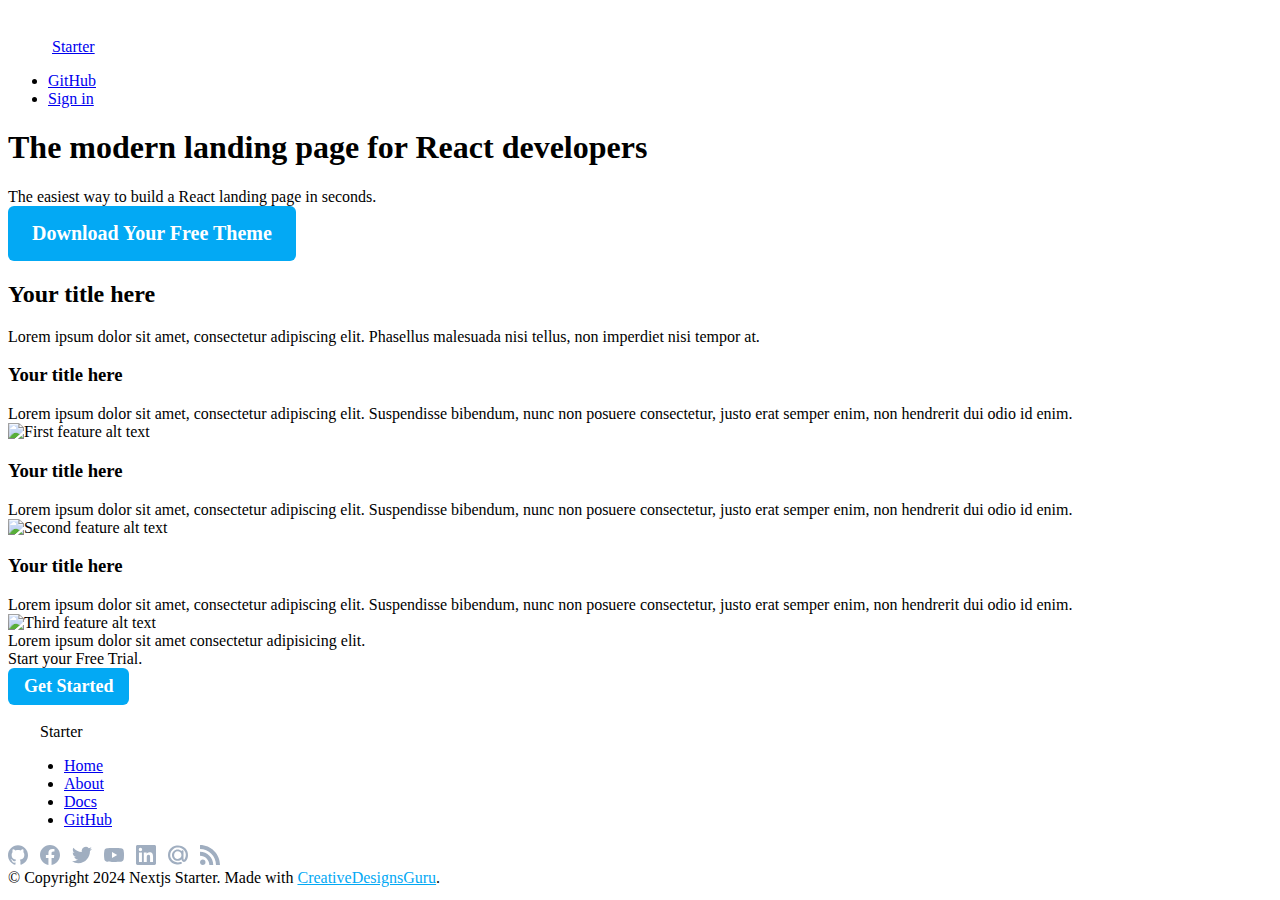
==== commit 6191743b: "Updates" ====
--- a/index.html
+++ b/index.html
@@ -1,2 +1,2 @@
-<!DOCTYPE html><html lang="en"><head><meta charSet="UTF-8"/><meta name="viewport" content="width=device-width,initial-scale=1"/><link rel="apple-touch-icon" href="/apple-touch-icon.png"/><link rel="icon" type="image/png" sizes="32x32" href="/favicon-32x32.png"/><link rel="icon" type="image/png" sizes="16x16" href="/favicon-16x16.png"/><link rel="icon" href="/favicon.ico"/><title>Nextjs Starter</title><meta name="robots" content="index,follow"/><meta name="description" content="Starter code for your Nextjs Boilerplate with Tailwind CSS"/><meta property="og:title" content="Nextjs Starter"/><meta property="og:description" content="Starter code for your Nextjs Boilerplate with Tailwind CSS"/><meta property="og:locale" content="en"/><meta property="og:site_name" content="Starter"/><meta name="next-head-count" content="13"/><link rel="preload" href="/_next/static/css/9a9a912db5277603.css" as="style" crossorigin=""/><link rel="stylesheet" href="/_next/static/css/9a9a912db5277603.css" crossorigin="" data-n-g=""/><noscript data-n-css=""></noscript><script defer="" crossorigin="" nomodule="" src="/_next/static/chunks/polyfills-c67a75d1b6f99dc8.js"></script><script src="/_next/static/chunks/webpack-7f932a22dbd700b9.js" defer="" crossorigin=""></script><script src="/_next/static/chunks/framework-5429a50ba5373c56.js" defer="" crossorigin=""></script><script src="/_next/static/chunks/main-7a36f1771810ece5.js" defer="" crossorigin=""></script><script src="/_next/static/chunks/pages/_app-f6ff0a3bf6c3d578.js" defer="" crossorigin=""></script><script src="/_next/static/chunks/537-4238772a2c0a749c.js" defer="" crossorigin=""></script><script src="/_next/static/chunks/pages/index-64fb4b4f178e4f2e.js" defer="" crossorigin=""></script><script src="/_next/static/LFzBFwf_lL1cW6kmRYhoQ/_buildManifest.js" defer="" crossorigin=""></script><script src="/_next/static/LFzBFwf_lL1cW6kmRYhoQ/_ssgManifest.js" defer="" crossorigin=""></script><style id="__jsx-4057204961">.navbar.jsx-4057204961 li:not(:first-child){margin-top:0;}.navbar.jsx-4057204961 li:not(:last-child){margin-right:1.25rem;}</style><style id="__jsx-2452873545">.btn.jsx-2452873545{border-radius:.375rem;display:inline-block;text-align:center;}.btn-base.jsx-2452873545{font-size:1.125rem;font-weight:600;padding:.5rem 1rem;}.btn-xl.jsx-2452873545{font-size:1.25rem;font-weight:800;padding:1rem 1.5rem;}.btn-primary.jsx-2452873545{--tw-bg-opacity:1;background-color:rgb(3 169 244/var(--tw-bg-opacity));--tw-text-opacity:1;color:rgb(255 255 255/var(--tw-text-opacity));}.btn-primary.jsx-2452873545:hover{--tw-bg-opacity:1;background-color:rgb(3 152 220/var(--tw-bg-opacity));}</style><style id="__jsx-386846369">.footer-icon-list.jsx-386846369 a:not(:last-child){margin-right:.75rem;}.footer-icon-list.jsx-386846369 a{--tw-text-opacity:1;color:rgb(160 174 192/var(--tw-text-opacity));}.footer-icon-list.jsx-386846369 a:hover{--tw-text-opacity:1;color:rgb(74 85 104/var(--tw-text-opacity));}.footer-icon-list.jsx-386846369 svg{height:1.25rem;width:1.25rem;fill:currentColor;}</style><style id="__jsx-3513251595">.footer-copyright.jsx-3513251595 a{--tw-text-opacity:1;color:rgb(3 169 244/var(--tw-text-opacity));}.footer-copyright.jsx-3513251595 a:hover{-webkit-text-decoration-line:underline;text-decoration-line:underline;}</style><style id="__jsx-541721229">.navbar.jsx-541721229 li{margin-left:1rem;margin-right:1rem;}</style></head><body><div id="__next"><div class="text-gray-600 antialiased"><div class="bg-gray-100"><div class="mx-auto max-w-screen-lg px-3 py-6"><div class="jsx-4057204961 flex flex-wrap items-center justify-between"><div class="jsx-4057204961"><a href="/"><span class="inline-flex items-center text-gray-900 font-semibold text-3xl"><svg class="mr-1 stroke-current text-primary-500" xmlns="http://www.w3.org/2000/svg" width="44" height="44" viewBox="0 0 24 24" stroke-width="1.5" fill="none" stroke-linecap="round" stroke-linejoin="round"><path d="M0 0h24v24H0z" stroke="none"></path><rect x="3" y="12" width="6" height="8" rx="1"></rect><rect x="9" y="8" width="6" height="12" rx="1"></rect><rect x="15" y="4" width="6" height="16" rx="1"></rect><path d="M4 20h14"></path></svg>Starter</span></a></div><nav class="jsx-4057204961"><ul class="jsx-4057204961 navbar flex items-center text-xl font-medium text-gray-800"><li><a href="https://github.com/ixartz/Next-JS-Landing-Page-Starter-Template">GitHub</a></li><li><a href="/">Sign in</a></li></ul></nav></div></div><div class="mx-auto max-w-screen-lg px-3 pt-20 pb-32"><header class="text-center"><h1 class="whitespace-pre-line text-5xl font-bold leading-hero text-gray-900">The modern landing page for
-<span class="text-primary-500">React developers</span></h1><div class="mb-16 mt-4 text-2xl">The easiest way to build a React landing page in seconds.</div><a href="https://creativedesignsguru.com/category/nextjs/"><div class="jsx-2452873545 btn btn-xl btn-primary">Download Your Free Theme</div></a></header></div></div><div class="mx-auto max-w-screen-lg px-3 py-16"><div class="mb-12 text-center"><h2 class="text-4xl font-bold text-gray-900">Your title here</h2><div class="mt-4 text-xl md:px-20">Lorem ipsum dolor sit amet, consectetur adipiscing elit. Phasellus malesuada nisi tellus, non imperdiet nisi tempor at.</div></div><div class="mt-20 flex flex-wrap items-center"><div class="w-full text-center sm:w-1/2 sm:px-6"><h3 class="text-3xl font-semibold text-gray-900">Your title here</h3><div class="mt-6 text-xl leading-9">Lorem ipsum dolor sit amet, consectetur adipiscing elit. Suspendisse bibendum, nunc non posuere consectetur, justo erat semper enim, non hendrerit dui odio id enim.</div></div><div class="w-full p-6 sm:w-1/2"><img src="/assets/images/feature.svg" alt="First feature alt text"/></div></div><div class="mt-20 flex flex-wrap items-center flex-row-reverse"><div class="w-full text-center sm:w-1/2 sm:px-6"><h3 class="text-3xl font-semibold text-gray-900">Your title here</h3><div class="mt-6 text-xl leading-9">Lorem ipsum dolor sit amet, consectetur adipiscing elit. Suspendisse bibendum, nunc non posuere consectetur, justo erat semper enim, non hendrerit dui odio id enim.</div></div><div class="w-full p-6 sm:w-1/2"><img src="/assets/images/feature2.svg" alt="Second feature alt text"/></div></div><div class="mt-20 flex flex-wrap items-center"><div class="w-full text-center sm:w-1/2 sm:px-6"><h3 class="text-3xl font-semibold text-gray-900">Your title here</h3><div class="mt-6 text-xl leading-9">Lorem ipsum dolor sit amet, consectetur adipiscing elit. Suspendisse bibendum, nunc non posuere consectetur, justo erat semper enim, non hendrerit dui odio id enim.</div></div><div class="w-full p-6 sm:w-1/2"><img src="/assets/images/feature3.svg" alt="Third feature alt text"/></div></div></div><div class="mx-auto max-w-screen-lg px-3 py-16"><div class="flex flex-col rounded-md bg-primary-100 p-4 text-center sm:flex-row sm:items-center sm:justify-between sm:p-12 sm:text-left"><div class="text-2xl font-semibold"><div class="text-gray-900">Lorem ipsum dolor sit amet consectetur adipisicing elit.</div><div class="text-primary-500">Start your Free Trial.</div></div><div class="whitespace-no-wrap mt-3 sm:ml-2 sm:mt-0"><a href="https://creativedesignsguru.com/category/nextjs/"><div class="jsx-2452873545 btn btn-base btn-primary">Get Started</div></a></div></div></div><div class="bg-gray-100"><div class="mx-auto max-w-screen-lg px-3 py-16"><div class="jsx-541721229 text-center"><span class="inline-flex items-center text-gray-900 font-semibold text-xl"><svg class="mr-1 stroke-current text-primary-500" xmlns="http://www.w3.org/2000/svg" width="32" height="32" viewBox="0 0 24 24" stroke-width="1.5" fill="none" stroke-linecap="round" stroke-linejoin="round"><path d="M0 0h24v24H0z" stroke="none"></path><rect x="3" y="12" width="6" height="8" rx="1"></rect><rect x="9" y="8" width="6" height="12" rx="1"></rect><rect x="15" y="4" width="6" height="16" rx="1"></rect><path d="M4 20h14"></path></svg>Starter</span><nav class="jsx-541721229"><ul class="jsx-541721229 navbar mt-5 flex flex-row justify-center text-xl font-medium text-gray-800"><li><a href="/">Home</a></li><li><a href="/">About</a></li><li><a href="/">Docs</a></li><li><a href="https://github.com/ixartz/Next-JS-Landing-Page-Starter-Template">GitHub</a></li></ul></nav><div class="jsx-541721229 mt-8 flex justify-center"><div class="jsx-386846369 footer-icon-list flex flex-wrap"><a href="/"><svg viewBox="0 0 24 24" xmlns="http://www.w3.org/2000/svg"><path d="M12 .297c-6.63 0-12 5.373-12 12 0 5.303 3.438 9.8 8.205 11.385.6.113.82-.258.82-.577 0-.285-.01-1.04-.015-2.04-3.338.724-4.042-1.61-4.042-1.61C4.422 18.07 3.633 17.7 3.633 17.7c-1.087-.744.084-.729.084-.729 1.205.084 1.838 1.236 1.838 1.236 1.07 1.835 2.809 1.305 3.495.998.108-.776.417-1.305.76-1.605-2.665-.3-5.466-1.332-5.466-5.93 0-1.31.465-2.38 1.235-3.22-.135-.303-.54-1.523.105-3.176 0 0 1.005-.322 3.3 1.23.96-.267 1.98-.399 3-.405 1.02.006 2.04.138 3 .405 2.28-1.552 3.285-1.23 3.285-1.23.645 1.653.24 2.873.12 3.176.765.84 1.23 1.91 1.23 3.22 0 4.61-2.805 5.625-5.475 5.92.42.36.81 1.096.81 2.22 0 1.606-.015 2.896-.015 3.286 0 .315.21.69.825.57C20.565 22.092 24 17.592 24 12.297c0-6.627-5.373-12-12-12"></path></svg></a><a href="/"><svg viewBox="0 0 24 24" xmlns="http://www.w3.org/2000/svg"><path d="M23.998 12c0-6.628-5.372-12-11.999-12C5.372 0 0 5.372 0 12c0 5.988 4.388 10.952 10.124 11.852v-8.384H7.078v-3.469h3.046V9.356c0-3.008 1.792-4.669 4.532-4.669 1.313 0 2.686.234 2.686.234v2.953H15.83c-1.49 0-1.955.925-1.955 1.874V12h3.328l-.532 3.469h-2.796v8.384c5.736-.9 10.124-5.864 10.124-11.853z"></path></svg></a><a href="/"><svg viewBox="0 0 24 24" xmlns="http://www.w3.org/2000/svg"><path d="M23.954 4.569a10 10 0 01-2.825.775 4.958 4.958 0 002.163-2.723c-.951.555-2.005.959-3.127 1.184a4.92 4.92 0 00-8.384 4.482C7.691 8.094 4.066 6.13 1.64 3.161a4.822 4.822 0 00-.666 2.475c0 1.71.87 3.213 2.188 4.096a4.904 4.904 0 01-2.228-.616v.061a4.923 4.923 0 003.946 4.827 4.996 4.996 0 01-2.212.085 4.937 4.937 0 004.604 3.417 9.868 9.868 0 01-6.102 2.105c-.39 0-.779-.023-1.17-.067a13.995 13.995 0 007.557 2.209c9.054 0 13.999-7.496 13.999-13.986 0-.209 0-.42-.015-.63a9.936 9.936 0 002.46-2.548l-.047-.02z"></path></svg></a><a href="/"><svg xmlns="http://www.w3.org/2000/svg" viewBox="0 0 24 24"><path d="M23.495 6.205a3.007 3.007 0 00-2.088-2.088c-1.87-.501-9.396-.501-9.396-.501s-7.507-.01-9.396.501A3.007 3.007 0 00.527 6.205a31.247 31.247 0 00-.522 5.805 31.247 31.247 0 00.522 5.783 3.007 3.007 0 002.088 2.088c1.868.502 9.396.502 9.396.502s7.506 0 9.396-.502a3.007 3.007 0 002.088-2.088 31.247 31.247 0 00.5-5.783 31.247 31.247 0 00-.5-5.805zM9.609 15.601V8.408l6.264 3.602z"></path></svg></a><a href="/"><svg viewBox="0 0 24 24" xmlns="http://www.w3.org/2000/svg"><path d="M20.447 20.452h-3.554v-5.569c0-1.328-.027-3.037-1.852-3.037-1.853 0-2.136 1.445-2.136 2.939v5.667H9.351V9h3.414v1.561h.046c.477-.9 1.637-1.85 3.37-1.85 3.601 0 4.267 2.37 4.267 5.455v6.286zM5.337 7.433a2.062 2.062 0 01-2.063-2.065 2.064 2.064 0 112.063 2.065zm1.782 13.019H3.555V9h3.564v11.452zM22.225 0H1.771C.792 0 0 .774 0 1.729v20.542C0 23.227.792 24 1.771 24h20.451C23.2 24 24 23.227 24 22.271V1.729C24 .774 23.2 0 22.222 0h.003z"></path></svg></a><a href="/"><svg viewBox="0 0 24 24" xmlns="http://www.w3.org/2000/svg"><path d="M11.585 5.267c1.834 0 3.558.811 4.824 2.08v.004c0-.609.41-1.068.979-1.068h.145c.891 0 1.073.842 1.073 1.109l.005 9.475c-.063.621.64.941 1.029.543 1.521-1.564 3.342-8.038-.946-11.79-3.996-3.497-9.357-2.921-12.209-.955-3.031 2.091-4.971 6.718-3.086 11.064 2.054 4.74 7.931 6.152 11.424 4.744 1.769-.715 2.586 1.676.749 2.457-2.776 1.184-10.502 1.064-14.11-5.188C-.977 13.521-.847 6.093 5.62 2.245 10.567-.698 17.09.117 21.022 4.224c4.111 4.294 3.872 12.334-.139 15.461-1.816 1.42-4.516.037-4.498-2.031l-.019-.678c-1.265 1.256-2.948 1.988-4.782 1.988-3.625 0-6.813-3.189-6.813-6.812 0-3.659 3.189-6.885 6.814-6.885zm4.561 6.623c-.137-2.653-2.106-4.249-4.484-4.249h-.09c-2.745 0-4.268 2.159-4.268 4.61 0 2.747 1.842 4.481 4.256 4.481 2.693 0 4.464-1.973 4.592-4.306l-.006-.536z"></path></svg></a><a href="/"><svg viewBox="0 0 24 24" xmlns="http://www.w3.org/2000/svg"><path d="M19.199 24C19.199 13.467 10.533 4.8 0 4.8V0c13.165 0 24 10.835 24 24h-4.801zM3.291 17.415a3.3 3.3 0 013.293 3.295A3.303 3.303 0 013.283 24C1.47 24 0 22.526 0 20.71s1.475-3.294 3.291-3.295zM15.909 24h-4.665c0-6.169-5.075-11.245-11.244-11.245V8.09c8.727 0 15.909 7.184 15.909 15.91z"></path></svg></a></div></div><div class="jsx-541721229 mt-8 text-sm"><div class="jsx-3513251595 footer-copyright">© Copyright <!-- -->2024<!-- --> <!-- -->Nextjs Starter<!-- -->. Made with<!-- --> <a href="https://creativedesignsguru.com" class="jsx-3513251595">CreativeDesignsGuru</a>.</div></div></div></div></div></div></div><script id="__NEXT_DATA__" type="application/json" crossorigin="">{"props":{"pageProps":{}},"page":"/","query":{},"buildId":"LFzBFwf_lL1cW6kmRYhoQ","nextExport":true,"autoExport":true,"isFallback":false,"scriptLoader":[]}</script></body></html>+<!DOCTYPE html><html lang="en"><head><meta charSet="UTF-8"/><meta name="viewport" content="width=device-width,initial-scale=1"/><link rel="apple-touch-icon" href="/testdeploy/apple-touch-icon.png"/><link rel="icon" type="image/png" sizes="32x32" href="/testdeploy/favicon-32x32.png"/><link rel="icon" type="image/png" sizes="16x16" href="/testdeploy/favicon-16x16.png"/><link rel="icon" href="/testdeploy/favicon.ico"/><title>Nextjs Starter</title><meta name="robots" content="index,follow"/><meta name="description" content="Starter code for your Nextjs Boilerplate with Tailwind CSS"/><meta property="og:title" content="Nextjs Starter"/><meta property="og:description" content="Starter code for your Nextjs Boilerplate with Tailwind CSS"/><meta property="og:locale" content="en"/><meta property="og:site_name" content="Starter"/><meta name="next-head-count" content="13"/><link rel="preload" href="/testdeploy/_next/static/css/9a9a912db5277603.css" as="style" crossorigin=""/><link rel="stylesheet" href="/testdeploy/_next/static/css/9a9a912db5277603.css" crossorigin="" data-n-g=""/><noscript data-n-css=""></noscript><script defer="" crossorigin="" nomodule="" src="/testdeploy/_next/static/chunks/polyfills-c67a75d1b6f99dc8.js"></script><script src="/testdeploy/_next/static/chunks/webpack-1a66b70c1bb721ee.js" defer="" crossorigin=""></script><script src="/testdeploy/_next/static/chunks/framework-5429a50ba5373c56.js" defer="" crossorigin=""></script><script src="/testdeploy/_next/static/chunks/main-675e254d1126a66b.js" defer="" crossorigin=""></script><script src="/testdeploy/_next/static/chunks/pages/_app-f6ff0a3bf6c3d578.js" defer="" crossorigin=""></script><script src="/testdeploy/_next/static/chunks/537-4238772a2c0a749c.js" defer="" crossorigin=""></script><script src="/testdeploy/_next/static/chunks/pages/index-64fb4b4f178e4f2e.js" defer="" crossorigin=""></script><script src="/testdeploy/_next/static/Zu102IPidab4Grt8wugas/_buildManifest.js" defer="" crossorigin=""></script><script src="/testdeploy/_next/static/Zu102IPidab4Grt8wugas/_ssgManifest.js" defer="" crossorigin=""></script><style id="__jsx-4057204961">.navbar.jsx-4057204961 li:not(:first-child){margin-top:0;}.navbar.jsx-4057204961 li:not(:last-child){margin-right:1.25rem;}</style><style id="__jsx-2452873545">.btn.jsx-2452873545{border-radius:.375rem;display:inline-block;text-align:center;}.btn-base.jsx-2452873545{font-size:1.125rem;font-weight:600;padding:.5rem 1rem;}.btn-xl.jsx-2452873545{font-size:1.25rem;font-weight:800;padding:1rem 1.5rem;}.btn-primary.jsx-2452873545{--tw-bg-opacity:1;background-color:rgb(3 169 244/var(--tw-bg-opacity));--tw-text-opacity:1;color:rgb(255 255 255/var(--tw-text-opacity));}.btn-primary.jsx-2452873545:hover{--tw-bg-opacity:1;background-color:rgb(3 152 220/var(--tw-bg-opacity));}</style><style id="__jsx-386846369">.footer-icon-list.jsx-386846369 a:not(:last-child){margin-right:.75rem;}.footer-icon-list.jsx-386846369 a{--tw-text-opacity:1;color:rgb(160 174 192/var(--tw-text-opacity));}.footer-icon-list.jsx-386846369 a:hover{--tw-text-opacity:1;color:rgb(74 85 104/var(--tw-text-opacity));}.footer-icon-list.jsx-386846369 svg{height:1.25rem;width:1.25rem;fill:currentColor;}</style><style id="__jsx-3513251595">.footer-copyright.jsx-3513251595 a{--tw-text-opacity:1;color:rgb(3 169 244/var(--tw-text-opacity));}.footer-copyright.jsx-3513251595 a:hover{-webkit-text-decoration-line:underline;text-decoration-line:underline;}</style><style id="__jsx-541721229">.navbar.jsx-541721229 li{margin-left:1rem;margin-right:1rem;}</style></head><body><div id="__next"><div class="text-gray-600 antialiased"><div class="bg-gray-100"><div class="mx-auto max-w-screen-lg px-3 py-6"><div class="jsx-4057204961 flex flex-wrap items-center justify-between"><div class="jsx-4057204961"><a href="/testdeploy/"><span class="inline-flex items-center text-gray-900 font-semibold text-3xl"><svg class="mr-1 stroke-current text-primary-500" xmlns="http://www.w3.org/2000/svg" width="44" height="44" viewBox="0 0 24 24" stroke-width="1.5" fill="none" stroke-linecap="round" stroke-linejoin="round"><path d="M0 0h24v24H0z" stroke="none"></path><rect x="3" y="12" width="6" height="8" rx="1"></rect><rect x="9" y="8" width="6" height="12" rx="1"></rect><rect x="15" y="4" width="6" height="16" rx="1"></rect><path d="M4 20h14"></path></svg>Starter</span></a></div><nav class="jsx-4057204961"><ul class="jsx-4057204961 navbar flex items-center text-xl font-medium text-gray-800"><li><a href="https://github.com/ixartz/Next-JS-Landing-Page-Starter-Template">GitHub</a></li><li><a href="/testdeploy/">Sign in</a></li></ul></nav></div></div><div class="mx-auto max-w-screen-lg px-3 pt-20 pb-32"><header class="text-center"><h1 class="whitespace-pre-line text-5xl font-bold leading-hero text-gray-900">The modern landing page for
+<span class="text-primary-500">React developers</span></h1><div class="mb-16 mt-4 text-2xl">The easiest way to build a React landing page in seconds.</div><a href="https://creativedesignsguru.com/category/nextjs/"><div class="jsx-2452873545 btn btn-xl btn-primary">Download Your Free Theme</div></a></header></div></div><div class="mx-auto max-w-screen-lg px-3 py-16"><div class="mb-12 text-center"><h2 class="text-4xl font-bold text-gray-900">Your title here</h2><div class="mt-4 text-xl md:px-20">Lorem ipsum dolor sit amet, consectetur adipiscing elit. Phasellus malesuada nisi tellus, non imperdiet nisi tempor at.</div></div><div class="mt-20 flex flex-wrap items-center"><div class="w-full text-center sm:w-1/2 sm:px-6"><h3 class="text-3xl font-semibold text-gray-900">Your title here</h3><div class="mt-6 text-xl leading-9">Lorem ipsum dolor sit amet, consectetur adipiscing elit. Suspendisse bibendum, nunc non posuere consectetur, justo erat semper enim, non hendrerit dui odio id enim.</div></div><div class="w-full p-6 sm:w-1/2"><img src="/testdeploy/assets/images/feature.svg" alt="First feature alt text"/></div></div><div class="mt-20 flex flex-wrap items-center flex-row-reverse"><div class="w-full text-center sm:w-1/2 sm:px-6"><h3 class="text-3xl font-semibold text-gray-900">Your title here</h3><div class="mt-6 text-xl leading-9">Lorem ipsum dolor sit amet, consectetur adipiscing elit. Suspendisse bibendum, nunc non posuere consectetur, justo erat semper enim, non hendrerit dui odio id enim.</div></div><div class="w-full p-6 sm:w-1/2"><img src="/testdeploy/assets/images/feature2.svg" alt="Second feature alt text"/></div></div><div class="mt-20 flex flex-wrap items-center"><div class="w-full text-center sm:w-1/2 sm:px-6"><h3 class="text-3xl font-semibold text-gray-900">Your title here</h3><div class="mt-6 text-xl leading-9">Lorem ipsum dolor sit amet, consectetur adipiscing elit. Suspendisse bibendum, nunc non posuere consectetur, justo erat semper enim, non hendrerit dui odio id enim.</div></div><div class="w-full p-6 sm:w-1/2"><img src="/testdeploy/assets/images/feature3.svg" alt="Third feature alt text"/></div></div></div><div class="mx-auto max-w-screen-lg px-3 py-16"><div class="flex flex-col rounded-md bg-primary-100 p-4 text-center sm:flex-row sm:items-center sm:justify-between sm:p-12 sm:text-left"><div class="text-2xl font-semibold"><div class="text-gray-900">Lorem ipsum dolor sit amet consectetur adipisicing elit.</div><div class="text-primary-500">Start your Free Trial.</div></div><div class="whitespace-no-wrap mt-3 sm:ml-2 sm:mt-0"><a href="https://creativedesignsguru.com/category/nextjs/"><div class="jsx-2452873545 btn btn-base btn-primary">Get Started</div></a></div></div></div><div class="bg-gray-100"><div class="mx-auto max-w-screen-lg px-3 py-16"><div class="jsx-541721229 text-center"><span class="inline-flex items-center text-gray-900 font-semibold text-xl"><svg class="mr-1 stroke-current text-primary-500" xmlns="http://www.w3.org/2000/svg" width="32" height="32" viewBox="0 0 24 24" stroke-width="1.5" fill="none" stroke-linecap="round" stroke-linejoin="round"><path d="M0 0h24v24H0z" stroke="none"></path><rect x="3" y="12" width="6" height="8" rx="1"></rect><rect x="9" y="8" width="6" height="12" rx="1"></rect><rect x="15" y="4" width="6" height="16" rx="1"></rect><path d="M4 20h14"></path></svg>Starter</span><nav class="jsx-541721229"><ul class="jsx-541721229 navbar mt-5 flex flex-row justify-center text-xl font-medium text-gray-800"><li><a href="/testdeploy/">Home</a></li><li><a href="/testdeploy/">About</a></li><li><a href="/testdeploy/">Docs</a></li><li><a href="https://github.com/ixartz/Next-JS-Landing-Page-Starter-Template">GitHub</a></li></ul></nav><div class="jsx-541721229 mt-8 flex justify-center"><div class="jsx-386846369 footer-icon-list flex flex-wrap"><a href="/testdeploy/"><svg viewBox="0 0 24 24" xmlns="http://www.w3.org/2000/svg"><path d="M12 .297c-6.63 0-12 5.373-12 12 0 5.303 3.438 9.8 8.205 11.385.6.113.82-.258.82-.577 0-.285-.01-1.04-.015-2.04-3.338.724-4.042-1.61-4.042-1.61C4.422 18.07 3.633 17.7 3.633 17.7c-1.087-.744.084-.729.084-.729 1.205.084 1.838 1.236 1.838 1.236 1.07 1.835 2.809 1.305 3.495.998.108-.776.417-1.305.76-1.605-2.665-.3-5.466-1.332-5.466-5.93 0-1.31.465-2.38 1.235-3.22-.135-.303-.54-1.523.105-3.176 0 0 1.005-.322 3.3 1.23.96-.267 1.98-.399 3-.405 1.02.006 2.04.138 3 .405 2.28-1.552 3.285-1.23 3.285-1.23.645 1.653.24 2.873.12 3.176.765.84 1.23 1.91 1.23 3.22 0 4.61-2.805 5.625-5.475 5.92.42.36.81 1.096.81 2.22 0 1.606-.015 2.896-.015 3.286 0 .315.21.69.825.57C20.565 22.092 24 17.592 24 12.297c0-6.627-5.373-12-12-12"></path></svg></a><a href="/testdeploy/"><svg viewBox="0 0 24 24" xmlns="http://www.w3.org/2000/svg"><path d="M23.998 12c0-6.628-5.372-12-11.999-12C5.372 0 0 5.372 0 12c0 5.988 4.388 10.952 10.124 11.852v-8.384H7.078v-3.469h3.046V9.356c0-3.008 1.792-4.669 4.532-4.669 1.313 0 2.686.234 2.686.234v2.953H15.83c-1.49 0-1.955.925-1.955 1.874V12h3.328l-.532 3.469h-2.796v8.384c5.736-.9 10.124-5.864 10.124-11.853z"></path></svg></a><a href="/testdeploy/"><svg viewBox="0 0 24 24" xmlns="http://www.w3.org/2000/svg"><path d="M23.954 4.569a10 10 0 01-2.825.775 4.958 4.958 0 002.163-2.723c-.951.555-2.005.959-3.127 1.184a4.92 4.92 0 00-8.384 4.482C7.691 8.094 4.066 6.13 1.64 3.161a4.822 4.822 0 00-.666 2.475c0 1.71.87 3.213 2.188 4.096a4.904 4.904 0 01-2.228-.616v.061a4.923 4.923 0 003.946 4.827 4.996 4.996 0 01-2.212.085 4.937 4.937 0 004.604 3.417 9.868 9.868 0 01-6.102 2.105c-.39 0-.779-.023-1.17-.067a13.995 13.995 0 007.557 2.209c9.054 0 13.999-7.496 13.999-13.986 0-.209 0-.42-.015-.63a9.936 9.936 0 002.46-2.548l-.047-.02z"></path></svg></a><a href="/testdeploy/"><svg xmlns="http://www.w3.org/2000/svg" viewBox="0 0 24 24"><path d="M23.495 6.205a3.007 3.007 0 00-2.088-2.088c-1.87-.501-9.396-.501-9.396-.501s-7.507-.01-9.396.501A3.007 3.007 0 00.527 6.205a31.247 31.247 0 00-.522 5.805 31.247 31.247 0 00.522 5.783 3.007 3.007 0 002.088 2.088c1.868.502 9.396.502 9.396.502s7.506 0 9.396-.502a3.007 3.007 0 002.088-2.088 31.247 31.247 0 00.5-5.783 31.247 31.247 0 00-.5-5.805zM9.609 15.601V8.408l6.264 3.602z"></path></svg></a><a href="/testdeploy/"><svg viewBox="0 0 24 24" xmlns="http://www.w3.org/2000/svg"><path d="M20.447 20.452h-3.554v-5.569c0-1.328-.027-3.037-1.852-3.037-1.853 0-2.136 1.445-2.136 2.939v5.667H9.351V9h3.414v1.561h.046c.477-.9 1.637-1.85 3.37-1.85 3.601 0 4.267 2.37 4.267 5.455v6.286zM5.337 7.433a2.062 2.062 0 01-2.063-2.065 2.064 2.064 0 112.063 2.065zm1.782 13.019H3.555V9h3.564v11.452zM22.225 0H1.771C.792 0 0 .774 0 1.729v20.542C0 23.227.792 24 1.771 24h20.451C23.2 24 24 23.227 24 22.271V1.729C24 .774 23.2 0 22.222 0h.003z"></path></svg></a><a href="/testdeploy/"><svg viewBox="0 0 24 24" xmlns="http://www.w3.org/2000/svg"><path d="M11.585 5.267c1.834 0 3.558.811 4.824 2.08v.004c0-.609.41-1.068.979-1.068h.145c.891 0 1.073.842 1.073 1.109l.005 9.475c-.063.621.64.941 1.029.543 1.521-1.564 3.342-8.038-.946-11.79-3.996-3.497-9.357-2.921-12.209-.955-3.031 2.091-4.971 6.718-3.086 11.064 2.054 4.74 7.931 6.152 11.424 4.744 1.769-.715 2.586 1.676.749 2.457-2.776 1.184-10.502 1.064-14.11-5.188C-.977 13.521-.847 6.093 5.62 2.245 10.567-.698 17.09.117 21.022 4.224c4.111 4.294 3.872 12.334-.139 15.461-1.816 1.42-4.516.037-4.498-2.031l-.019-.678c-1.265 1.256-2.948 1.988-4.782 1.988-3.625 0-6.813-3.189-6.813-6.812 0-3.659 3.189-6.885 6.814-6.885zm4.561 6.623c-.137-2.653-2.106-4.249-4.484-4.249h-.09c-2.745 0-4.268 2.159-4.268 4.61 0 2.747 1.842 4.481 4.256 4.481 2.693 0 4.464-1.973 4.592-4.306l-.006-.536z"></path></svg></a><a href="/testdeploy/"><svg viewBox="0 0 24 24" xmlns="http://www.w3.org/2000/svg"><path d="M19.199 24C19.199 13.467 10.533 4.8 0 4.8V0c13.165 0 24 10.835 24 24h-4.801zM3.291 17.415a3.3 3.3 0 013.293 3.295A3.303 3.303 0 013.283 24C1.47 24 0 22.526 0 20.71s1.475-3.294 3.291-3.295zM15.909 24h-4.665c0-6.169-5.075-11.245-11.244-11.245V8.09c8.727 0 15.909 7.184 15.909 15.91z"></path></svg></a></div></div><div class="jsx-541721229 mt-8 text-sm"><div class="jsx-3513251595 footer-copyright">© Copyright <!-- -->2024<!-- --> <!-- -->Nextjs Starter<!-- -->. Made with<!-- --> <a href="https://creativedesignsguru.com" class="jsx-3513251595">CreativeDesignsGuru</a>.</div></div></div></div></div></div></div><script id="__NEXT_DATA__" type="application/json" crossorigin="">{"props":{"pageProps":{}},"page":"/","query":{},"buildId":"Zu102IPidab4Grt8wugas","assetPrefix":"/testdeploy","nextExport":true,"autoExport":true,"isFallback":false,"scriptLoader":[]}</script></body></html>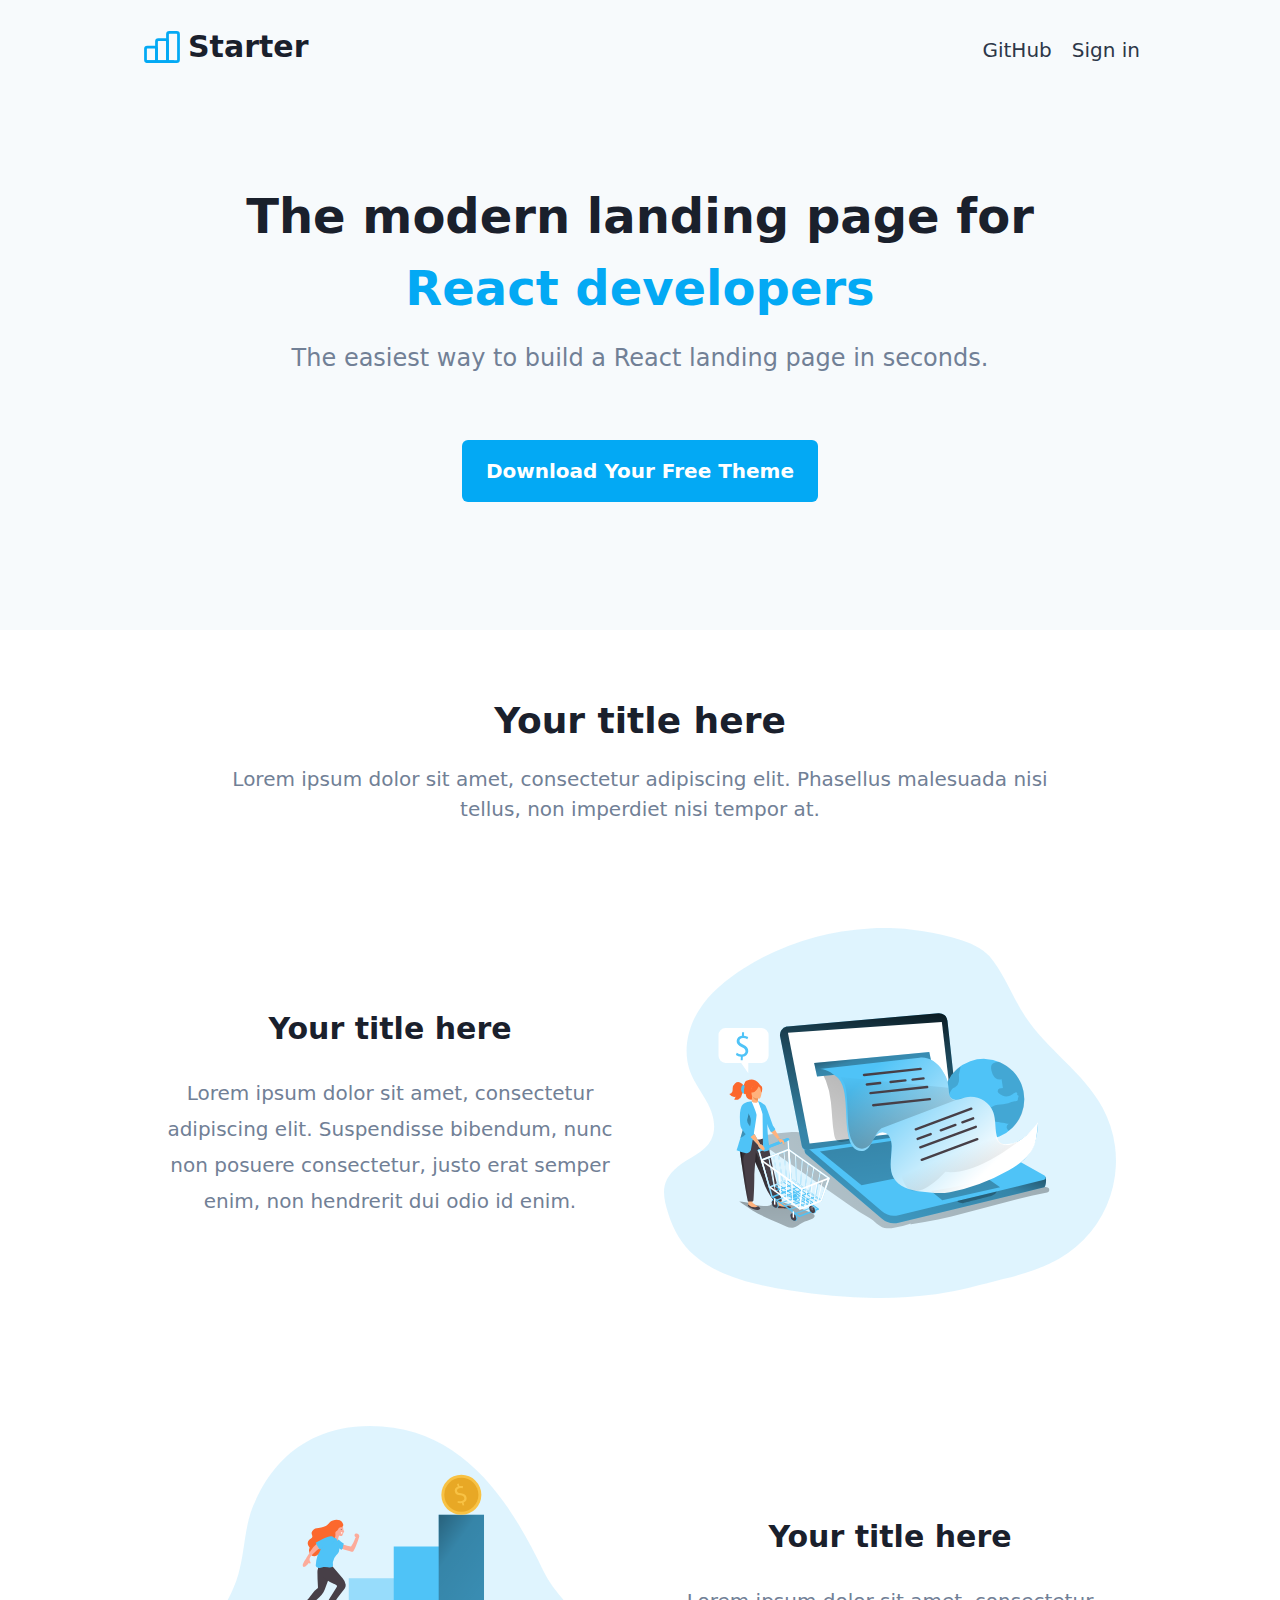
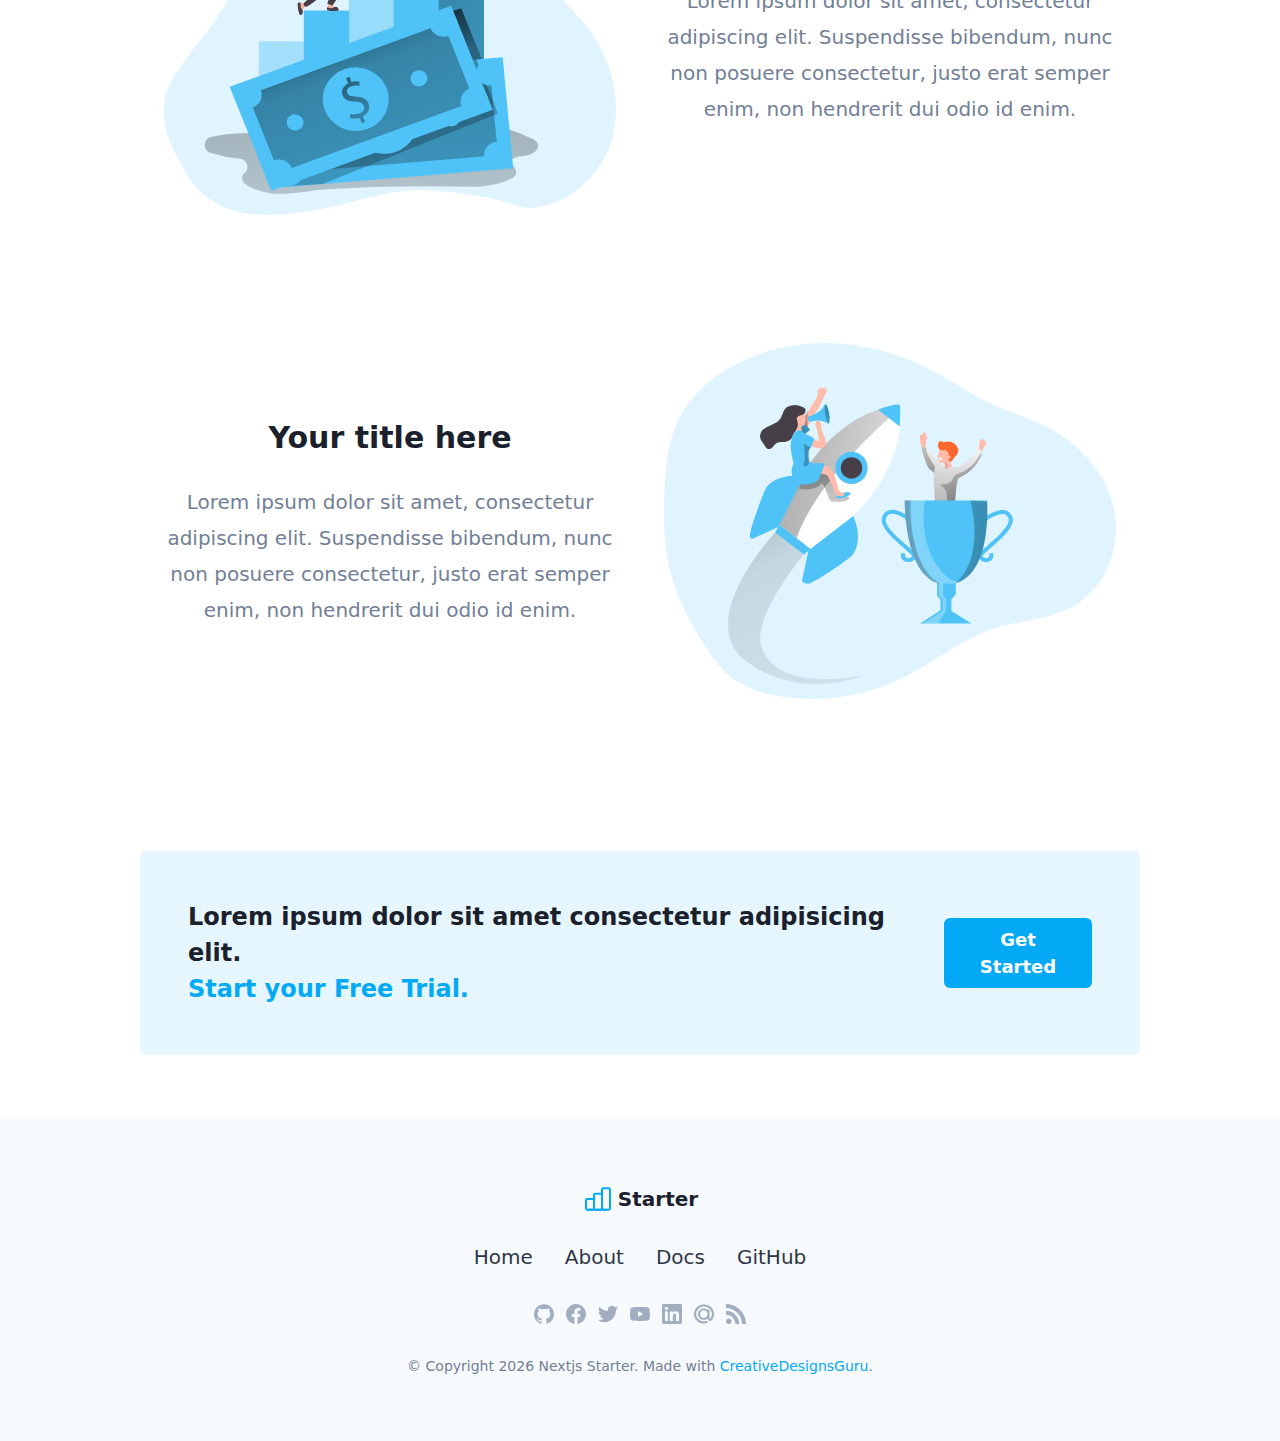
==== commit 82f2c11c: "Updates" ====
--- a/index.html
+++ b/index.html
@@ -1,2 +1,2 @@
-<!DOCTYPE html><html lang="en"><head><meta charSet="UTF-8"/><meta name="viewport" content="width=device-width,initial-scale=1"/><link rel="apple-touch-icon" href="/testdeploy/apple-touch-icon.png"/><link rel="icon" type="image/png" sizes="32x32" href="/testdeploy/favicon-32x32.png"/><link rel="icon" type="image/png" sizes="16x16" href="/testdeploy/favicon-16x16.png"/><link rel="icon" href="/testdeploy/favicon.ico"/><title>Nextjs Starter</title><meta name="robots" content="index,follow"/><meta name="description" content="Starter code for your Nextjs Boilerplate with Tailwind CSS"/><meta property="og:title" content="Nextjs Starter"/><meta property="og:description" content="Starter code for your Nextjs Boilerplate with Tailwind CSS"/><meta property="og:locale" content="en"/><meta property="og:site_name" content="Starter"/><meta name="next-head-count" content="13"/><link rel="preload" href="/testdeploy/_next/static/css/9a9a912db5277603.css" as="style" crossorigin=""/><link rel="stylesheet" href="/testdeploy/_next/static/css/9a9a912db5277603.css" crossorigin="" data-n-g=""/><noscript data-n-css=""></noscript><script defer="" crossorigin="" nomodule="" src="/testdeploy/_next/static/chunks/polyfills-c67a75d1b6f99dc8.js"></script><script src="/testdeploy/_next/static/chunks/webpack-1a66b70c1bb721ee.js" defer="" crossorigin=""></script><script src="/testdeploy/_next/static/chunks/framework-5429a50ba5373c56.js" defer="" crossorigin=""></script><script src="/testdeploy/_next/static/chunks/main-675e254d1126a66b.js" defer="" crossorigin=""></script><script src="/testdeploy/_next/static/chunks/pages/_app-f6ff0a3bf6c3d578.js" defer="" crossorigin=""></script><script src="/testdeploy/_next/static/chunks/537-4238772a2c0a749c.js" defer="" crossorigin=""></script><script src="/testdeploy/_next/static/chunks/pages/index-64fb4b4f178e4f2e.js" defer="" crossorigin=""></script><script src="/testdeploy/_next/static/Zu102IPidab4Grt8wugas/_buildManifest.js" defer="" crossorigin=""></script><script src="/testdeploy/_next/static/Zu102IPidab4Grt8wugas/_ssgManifest.js" defer="" crossorigin=""></script><style id="__jsx-4057204961">.navbar.jsx-4057204961 li:not(:first-child){margin-top:0;}.navbar.jsx-4057204961 li:not(:last-child){margin-right:1.25rem;}</style><style id="__jsx-2452873545">.btn.jsx-2452873545{border-radius:.375rem;display:inline-block;text-align:center;}.btn-base.jsx-2452873545{font-size:1.125rem;font-weight:600;padding:.5rem 1rem;}.btn-xl.jsx-2452873545{font-size:1.25rem;font-weight:800;padding:1rem 1.5rem;}.btn-primary.jsx-2452873545{--tw-bg-opacity:1;background-color:rgb(3 169 244/var(--tw-bg-opacity));--tw-text-opacity:1;color:rgb(255 255 255/var(--tw-text-opacity));}.btn-primary.jsx-2452873545:hover{--tw-bg-opacity:1;background-color:rgb(3 152 220/var(--tw-bg-opacity));}</style><style id="__jsx-386846369">.footer-icon-list.jsx-386846369 a:not(:last-child){margin-right:.75rem;}.footer-icon-list.jsx-386846369 a{--tw-text-opacity:1;color:rgb(160 174 192/var(--tw-text-opacity));}.footer-icon-list.jsx-386846369 a:hover{--tw-text-opacity:1;color:rgb(74 85 104/var(--tw-text-opacity));}.footer-icon-list.jsx-386846369 svg{height:1.25rem;width:1.25rem;fill:currentColor;}</style><style id="__jsx-3513251595">.footer-copyright.jsx-3513251595 a{--tw-text-opacity:1;color:rgb(3 169 244/var(--tw-text-opacity));}.footer-copyright.jsx-3513251595 a:hover{-webkit-text-decoration-line:underline;text-decoration-line:underline;}</style><style id="__jsx-541721229">.navbar.jsx-541721229 li{margin-left:1rem;margin-right:1rem;}</style></head><body><div id="__next"><div class="text-gray-600 antialiased"><div class="bg-gray-100"><div class="mx-auto max-w-screen-lg px-3 py-6"><div class="jsx-4057204961 flex flex-wrap items-center justify-between"><div class="jsx-4057204961"><a href="/testdeploy/"><span class="inline-flex items-center text-gray-900 font-semibold text-3xl"><svg class="mr-1 stroke-current text-primary-500" xmlns="http://www.w3.org/2000/svg" width="44" height="44" viewBox="0 0 24 24" stroke-width="1.5" fill="none" stroke-linecap="round" stroke-linejoin="round"><path d="M0 0h24v24H0z" stroke="none"></path><rect x="3" y="12" width="6" height="8" rx="1"></rect><rect x="9" y="8" width="6" height="12" rx="1"></rect><rect x="15" y="4" width="6" height="16" rx="1"></rect><path d="M4 20h14"></path></svg>Starter</span></a></div><nav class="jsx-4057204961"><ul class="jsx-4057204961 navbar flex items-center text-xl font-medium text-gray-800"><li><a href="https://github.com/ixartz/Next-JS-Landing-Page-Starter-Template">GitHub</a></li><li><a href="/testdeploy/">Sign in</a></li></ul></nav></div></div><div class="mx-auto max-w-screen-lg px-3 pt-20 pb-32"><header class="text-center"><h1 class="whitespace-pre-line text-5xl font-bold leading-hero text-gray-900">The modern landing page for
-<span class="text-primary-500">React developers</span></h1><div class="mb-16 mt-4 text-2xl">The easiest way to build a React landing page in seconds.</div><a href="https://creativedesignsguru.com/category/nextjs/"><div class="jsx-2452873545 btn btn-xl btn-primary">Download Your Free Theme</div></a></header></div></div><div class="mx-auto max-w-screen-lg px-3 py-16"><div class="mb-12 text-center"><h2 class="text-4xl font-bold text-gray-900">Your title here</h2><div class="mt-4 text-xl md:px-20">Lorem ipsum dolor sit amet, consectetur adipiscing elit. Phasellus malesuada nisi tellus, non imperdiet nisi tempor at.</div></div><div class="mt-20 flex flex-wrap items-center"><div class="w-full text-center sm:w-1/2 sm:px-6"><h3 class="text-3xl font-semibold text-gray-900">Your title here</h3><div class="mt-6 text-xl leading-9">Lorem ipsum dolor sit amet, consectetur adipiscing elit. Suspendisse bibendum, nunc non posuere consectetur, justo erat semper enim, non hendrerit dui odio id enim.</div></div><div class="w-full p-6 sm:w-1/2"><img src="/testdeploy/assets/images/feature.svg" alt="First feature alt text"/></div></div><div class="mt-20 flex flex-wrap items-center flex-row-reverse"><div class="w-full text-center sm:w-1/2 sm:px-6"><h3 class="text-3xl font-semibold text-gray-900">Your title here</h3><div class="mt-6 text-xl leading-9">Lorem ipsum dolor sit amet, consectetur adipiscing elit. Suspendisse bibendum, nunc non posuere consectetur, justo erat semper enim, non hendrerit dui odio id enim.</div></div><div class="w-full p-6 sm:w-1/2"><img src="/testdeploy/assets/images/feature2.svg" alt="Second feature alt text"/></div></div><div class="mt-20 flex flex-wrap items-center"><div class="w-full text-center sm:w-1/2 sm:px-6"><h3 class="text-3xl font-semibold text-gray-900">Your title here</h3><div class="mt-6 text-xl leading-9">Lorem ipsum dolor sit amet, consectetur adipiscing elit. Suspendisse bibendum, nunc non posuere consectetur, justo erat semper enim, non hendrerit dui odio id enim.</div></div><div class="w-full p-6 sm:w-1/2"><img src="/testdeploy/assets/images/feature3.svg" alt="Third feature alt text"/></div></div></div><div class="mx-auto max-w-screen-lg px-3 py-16"><div class="flex flex-col rounded-md bg-primary-100 p-4 text-center sm:flex-row sm:items-center sm:justify-between sm:p-12 sm:text-left"><div class="text-2xl font-semibold"><div class="text-gray-900">Lorem ipsum dolor sit amet consectetur adipisicing elit.</div><div class="text-primary-500">Start your Free Trial.</div></div><div class="whitespace-no-wrap mt-3 sm:ml-2 sm:mt-0"><a href="https://creativedesignsguru.com/category/nextjs/"><div class="jsx-2452873545 btn btn-base btn-primary">Get Started</div></a></div></div></div><div class="bg-gray-100"><div class="mx-auto max-w-screen-lg px-3 py-16"><div class="jsx-541721229 text-center"><span class="inline-flex items-center text-gray-900 font-semibold text-xl"><svg class="mr-1 stroke-current text-primary-500" xmlns="http://www.w3.org/2000/svg" width="32" height="32" viewBox="0 0 24 24" stroke-width="1.5" fill="none" stroke-linecap="round" stroke-linejoin="round"><path d="M0 0h24v24H0z" stroke="none"></path><rect x="3" y="12" width="6" height="8" rx="1"></rect><rect x="9" y="8" width="6" height="12" rx="1"></rect><rect x="15" y="4" width="6" height="16" rx="1"></rect><path d="M4 20h14"></path></svg>Starter</span><nav class="jsx-541721229"><ul class="jsx-541721229 navbar mt-5 flex flex-row justify-center text-xl font-medium text-gray-800"><li><a href="/testdeploy/">Home</a></li><li><a href="/testdeploy/">About</a></li><li><a href="/testdeploy/">Docs</a></li><li><a href="https://github.com/ixartz/Next-JS-Landing-Page-Starter-Template">GitHub</a></li></ul></nav><div class="jsx-541721229 mt-8 flex justify-center"><div class="jsx-386846369 footer-icon-list flex flex-wrap"><a href="/testdeploy/"><svg viewBox="0 0 24 24" xmlns="http://www.w3.org/2000/svg"><path d="M12 .297c-6.63 0-12 5.373-12 12 0 5.303 3.438 9.8 8.205 11.385.6.113.82-.258.82-.577 0-.285-.01-1.04-.015-2.04-3.338.724-4.042-1.61-4.042-1.61C4.422 18.07 3.633 17.7 3.633 17.7c-1.087-.744.084-.729.084-.729 1.205.084 1.838 1.236 1.838 1.236 1.07 1.835 2.809 1.305 3.495.998.108-.776.417-1.305.76-1.605-2.665-.3-5.466-1.332-5.466-5.93 0-1.31.465-2.38 1.235-3.22-.135-.303-.54-1.523.105-3.176 0 0 1.005-.322 3.3 1.23.96-.267 1.98-.399 3-.405 1.02.006 2.04.138 3 .405 2.28-1.552 3.285-1.23 3.285-1.23.645 1.653.24 2.873.12 3.176.765.84 1.23 1.91 1.23 3.22 0 4.61-2.805 5.625-5.475 5.92.42.36.81 1.096.81 2.22 0 1.606-.015 2.896-.015 3.286 0 .315.21.69.825.57C20.565 22.092 24 17.592 24 12.297c0-6.627-5.373-12-12-12"></path></svg></a><a href="/testdeploy/"><svg viewBox="0 0 24 24" xmlns="http://www.w3.org/2000/svg"><path d="M23.998 12c0-6.628-5.372-12-11.999-12C5.372 0 0 5.372 0 12c0 5.988 4.388 10.952 10.124 11.852v-8.384H7.078v-3.469h3.046V9.356c0-3.008 1.792-4.669 4.532-4.669 1.313 0 2.686.234 2.686.234v2.953H15.83c-1.49 0-1.955.925-1.955 1.874V12h3.328l-.532 3.469h-2.796v8.384c5.736-.9 10.124-5.864 10.124-11.853z"></path></svg></a><a href="/testdeploy/"><svg viewBox="0 0 24 24" xmlns="http://www.w3.org/2000/svg"><path d="M23.954 4.569a10 10 0 01-2.825.775 4.958 4.958 0 002.163-2.723c-.951.555-2.005.959-3.127 1.184a4.92 4.92 0 00-8.384 4.482C7.691 8.094 4.066 6.13 1.64 3.161a4.822 4.822 0 00-.666 2.475c0 1.71.87 3.213 2.188 4.096a4.904 4.904 0 01-2.228-.616v.061a4.923 4.923 0 003.946 4.827 4.996 4.996 0 01-2.212.085 4.937 4.937 0 004.604 3.417 9.868 9.868 0 01-6.102 2.105c-.39 0-.779-.023-1.17-.067a13.995 13.995 0 007.557 2.209c9.054 0 13.999-7.496 13.999-13.986 0-.209 0-.42-.015-.63a9.936 9.936 0 002.46-2.548l-.047-.02z"></path></svg></a><a href="/testdeploy/"><svg xmlns="http://www.w3.org/2000/svg" viewBox="0 0 24 24"><path d="M23.495 6.205a3.007 3.007 0 00-2.088-2.088c-1.87-.501-9.396-.501-9.396-.501s-7.507-.01-9.396.501A3.007 3.007 0 00.527 6.205a31.247 31.247 0 00-.522 5.805 31.247 31.247 0 00.522 5.783 3.007 3.007 0 002.088 2.088c1.868.502 9.396.502 9.396.502s7.506 0 9.396-.502a3.007 3.007 0 002.088-2.088 31.247 31.247 0 00.5-5.783 31.247 31.247 0 00-.5-5.805zM9.609 15.601V8.408l6.264 3.602z"></path></svg></a><a href="/testdeploy/"><svg viewBox="0 0 24 24" xmlns="http://www.w3.org/2000/svg"><path d="M20.447 20.452h-3.554v-5.569c0-1.328-.027-3.037-1.852-3.037-1.853 0-2.136 1.445-2.136 2.939v5.667H9.351V9h3.414v1.561h.046c.477-.9 1.637-1.85 3.37-1.85 3.601 0 4.267 2.37 4.267 5.455v6.286zM5.337 7.433a2.062 2.062 0 01-2.063-2.065 2.064 2.064 0 112.063 2.065zm1.782 13.019H3.555V9h3.564v11.452zM22.225 0H1.771C.792 0 0 .774 0 1.729v20.542C0 23.227.792 24 1.771 24h20.451C23.2 24 24 23.227 24 22.271V1.729C24 .774 23.2 0 22.222 0h.003z"></path></svg></a><a href="/testdeploy/"><svg viewBox="0 0 24 24" xmlns="http://www.w3.org/2000/svg"><path d="M11.585 5.267c1.834 0 3.558.811 4.824 2.08v.004c0-.609.41-1.068.979-1.068h.145c.891 0 1.073.842 1.073 1.109l.005 9.475c-.063.621.64.941 1.029.543 1.521-1.564 3.342-8.038-.946-11.79-3.996-3.497-9.357-2.921-12.209-.955-3.031 2.091-4.971 6.718-3.086 11.064 2.054 4.74 7.931 6.152 11.424 4.744 1.769-.715 2.586 1.676.749 2.457-2.776 1.184-10.502 1.064-14.11-5.188C-.977 13.521-.847 6.093 5.62 2.245 10.567-.698 17.09.117 21.022 4.224c4.111 4.294 3.872 12.334-.139 15.461-1.816 1.42-4.516.037-4.498-2.031l-.019-.678c-1.265 1.256-2.948 1.988-4.782 1.988-3.625 0-6.813-3.189-6.813-6.812 0-3.659 3.189-6.885 6.814-6.885zm4.561 6.623c-.137-2.653-2.106-4.249-4.484-4.249h-.09c-2.745 0-4.268 2.159-4.268 4.61 0 2.747 1.842 4.481 4.256 4.481 2.693 0 4.464-1.973 4.592-4.306l-.006-.536z"></path></svg></a><a href="/testdeploy/"><svg viewBox="0 0 24 24" xmlns="http://www.w3.org/2000/svg"><path d="M19.199 24C19.199 13.467 10.533 4.8 0 4.8V0c13.165 0 24 10.835 24 24h-4.801zM3.291 17.415a3.3 3.3 0 013.293 3.295A3.303 3.303 0 013.283 24C1.47 24 0 22.526 0 20.71s1.475-3.294 3.291-3.295zM15.909 24h-4.665c0-6.169-5.075-11.245-11.244-11.245V8.09c8.727 0 15.909 7.184 15.909 15.91z"></path></svg></a></div></div><div class="jsx-541721229 mt-8 text-sm"><div class="jsx-3513251595 footer-copyright">© Copyright <!-- -->2024<!-- --> <!-- -->Nextjs Starter<!-- -->. Made with<!-- --> <a href="https://creativedesignsguru.com" class="jsx-3513251595">CreativeDesignsGuru</a>.</div></div></div></div></div></div></div><script id="__NEXT_DATA__" type="application/json" crossorigin="">{"props":{"pageProps":{}},"page":"/","query":{},"buildId":"Zu102IPidab4Grt8wugas","assetPrefix":"/testdeploy","nextExport":true,"autoExport":true,"isFallback":false,"scriptLoader":[]}</script></body></html>+<!DOCTYPE html><html lang="en"><head><meta charSet="UTF-8"/><meta name="viewport" content="width=device-width,initial-scale=1"/><link rel="apple-touch-icon" href="/apple-touch-icon.png"/><link rel="icon" type="image/png" sizes="32x32" href="/favicon-32x32.png"/><link rel="icon" type="image/png" sizes="16x16" href="/favicon-16x16.png"/><link rel="icon" href="/favicon.ico"/><title>Nextjs Starter</title><meta name="robots" content="index,follow"/><meta name="description" content="Starter code for your Nextjs Boilerplate with Tailwind CSS"/><meta property="og:title" content="Nextjs Starter"/><meta property="og:description" content="Starter code for your Nextjs Boilerplate with Tailwind CSS"/><meta property="og:locale" content="en"/><meta property="og:site_name" content="Starter"/><meta name="next-head-count" content="13"/><link rel="preload" href="/_next/static/css/9a9a912db5277603.css" as="style" crossorigin=""/><link rel="stylesheet" href="/_next/static/css/9a9a912db5277603.css" crossorigin="" data-n-g=""/><noscript data-n-css=""></noscript><script defer="" crossorigin="" nomodule="" src="/_next/static/chunks/polyfills-c67a75d1b6f99dc8.js"></script><script src="/_next/static/chunks/webpack-7f932a22dbd700b9.js" defer="" crossorigin=""></script><script src="/_next/static/chunks/framework-5429a50ba5373c56.js" defer="" crossorigin=""></script><script src="/_next/static/chunks/main-7a36f1771810ece5.js" defer="" crossorigin=""></script><script src="/_next/static/chunks/pages/_app-f6ff0a3bf6c3d578.js" defer="" crossorigin=""></script><script src="/_next/static/chunks/537-4238772a2c0a749c.js" defer="" crossorigin=""></script><script src="/_next/static/chunks/pages/index-64fb4b4f178e4f2e.js" defer="" crossorigin=""></script><script src="/_next/static/K1OCjEyl7f55GSjp-8l0U/_buildManifest.js" defer="" crossorigin=""></script><script src="/_next/static/K1OCjEyl7f55GSjp-8l0U/_ssgManifest.js" defer="" crossorigin=""></script><style id="__jsx-4057204961">.navbar.jsx-4057204961 li:not(:first-child){margin-top:0;}.navbar.jsx-4057204961 li:not(:last-child){margin-right:1.25rem;}</style><style id="__jsx-2452873545">.btn.jsx-2452873545{border-radius:.375rem;display:inline-block;text-align:center;}.btn-base.jsx-2452873545{font-size:1.125rem;font-weight:600;padding:.5rem 1rem;}.btn-xl.jsx-2452873545{font-size:1.25rem;font-weight:800;padding:1rem 1.5rem;}.btn-primary.jsx-2452873545{--tw-bg-opacity:1;background-color:rgb(3 169 244/var(--tw-bg-opacity));--tw-text-opacity:1;color:rgb(255 255 255/var(--tw-text-opacity));}.btn-primary.jsx-2452873545:hover{--tw-bg-opacity:1;background-color:rgb(3 152 220/var(--tw-bg-opacity));}</style><style id="__jsx-386846369">.footer-icon-list.jsx-386846369 a:not(:last-child){margin-right:.75rem;}.footer-icon-list.jsx-386846369 a{--tw-text-opacity:1;color:rgb(160 174 192/var(--tw-text-opacity));}.footer-icon-list.jsx-386846369 a:hover{--tw-text-opacity:1;color:rgb(74 85 104/var(--tw-text-opacity));}.footer-icon-list.jsx-386846369 svg{height:1.25rem;width:1.25rem;fill:currentColor;}</style><style id="__jsx-3513251595">.footer-copyright.jsx-3513251595 a{--tw-text-opacity:1;color:rgb(3 169 244/var(--tw-text-opacity));}.footer-copyright.jsx-3513251595 a:hover{-webkit-text-decoration-line:underline;text-decoration-line:underline;}</style><style id="__jsx-541721229">.navbar.jsx-541721229 li{margin-left:1rem;margin-right:1rem;}</style></head><body><div id="__next"><div class="text-gray-600 antialiased"><div class="bg-gray-100"><div class="mx-auto max-w-screen-lg px-3 py-6"><div class="jsx-4057204961 flex flex-wrap items-center justify-between"><div class="jsx-4057204961"><a href="/"><span class="inline-flex items-center text-gray-900 font-semibold text-3xl"><svg class="mr-1 stroke-current text-primary-500" xmlns="http://www.w3.org/2000/svg" width="44" height="44" viewBox="0 0 24 24" stroke-width="1.5" fill="none" stroke-linecap="round" stroke-linejoin="round"><path d="M0 0h24v24H0z" stroke="none"></path><rect x="3" y="12" width="6" height="8" rx="1"></rect><rect x="9" y="8" width="6" height="12" rx="1"></rect><rect x="15" y="4" width="6" height="16" rx="1"></rect><path d="M4 20h14"></path></svg>Starter</span></a></div><nav class="jsx-4057204961"><ul class="jsx-4057204961 navbar flex items-center text-xl font-medium text-gray-800"><li><a href="https://github.com/ixartz/Next-JS-Landing-Page-Starter-Template">GitHub</a></li><li><a href="/">Sign in</a></li></ul></nav></div></div><div class="mx-auto max-w-screen-lg px-3 pt-20 pb-32"><header class="text-center"><h1 class="whitespace-pre-line text-5xl font-bold leading-hero text-gray-900">The modern landing page for
+<span class="text-primary-500">React developers</span></h1><div class="mb-16 mt-4 text-2xl">The easiest way to build a React landing page in seconds.</div><a href="https://creativedesignsguru.com/category/nextjs/"><div class="jsx-2452873545 btn btn-xl btn-primary">Download Your Free Theme</div></a></header></div></div><div class="mx-auto max-w-screen-lg px-3 py-16"><div class="mb-12 text-center"><h2 class="text-4xl font-bold text-gray-900">Your title here</h2><div class="mt-4 text-xl md:px-20">Lorem ipsum dolor sit amet, consectetur adipiscing elit. Phasellus malesuada nisi tellus, non imperdiet nisi tempor at.</div></div><div class="mt-20 flex flex-wrap items-center"><div class="w-full text-center sm:w-1/2 sm:px-6"><h3 class="text-3xl font-semibold text-gray-900">Your title here</h3><div class="mt-6 text-xl leading-9">Lorem ipsum dolor sit amet, consectetur adipiscing elit. Suspendisse bibendum, nunc non posuere consectetur, justo erat semper enim, non hendrerit dui odio id enim.</div></div><div class="w-full p-6 sm:w-1/2"><img src="/assets/images/feature.svg" alt="First feature alt text"/></div></div><div class="mt-20 flex flex-wrap items-center flex-row-reverse"><div class="w-full text-center sm:w-1/2 sm:px-6"><h3 class="text-3xl font-semibold text-gray-900">Your title here</h3><div class="mt-6 text-xl leading-9">Lorem ipsum dolor sit amet, consectetur adipiscing elit. Suspendisse bibendum, nunc non posuere consectetur, justo erat semper enim, non hendrerit dui odio id enim.</div></div><div class="w-full p-6 sm:w-1/2"><img src="/assets/images/feature2.svg" alt="Second feature alt text"/></div></div><div class="mt-20 flex flex-wrap items-center"><div class="w-full text-center sm:w-1/2 sm:px-6"><h3 class="text-3xl font-semibold text-gray-900">Your title here</h3><div class="mt-6 text-xl leading-9">Lorem ipsum dolor sit amet, consectetur adipiscing elit. Suspendisse bibendum, nunc non posuere consectetur, justo erat semper enim, non hendrerit dui odio id enim.</div></div><div class="w-full p-6 sm:w-1/2"><img src="/assets/images/feature3.svg" alt="Third feature alt text"/></div></div></div><div class="mx-auto max-w-screen-lg px-3 py-16"><div class="flex flex-col rounded-md bg-primary-100 p-4 text-center sm:flex-row sm:items-center sm:justify-between sm:p-12 sm:text-left"><div class="text-2xl font-semibold"><div class="text-gray-900">Lorem ipsum dolor sit amet consectetur adipisicing elit.</div><div class="text-primary-500">Start your Free Trial.</div></div><div class="whitespace-no-wrap mt-3 sm:ml-2 sm:mt-0"><a href="https://creativedesignsguru.com/category/nextjs/"><div class="jsx-2452873545 btn btn-base btn-primary">Get Started</div></a></div></div></div><div class="bg-gray-100"><div class="mx-auto max-w-screen-lg px-3 py-16"><div class="jsx-541721229 text-center"><span class="inline-flex items-center text-gray-900 font-semibold text-xl"><svg class="mr-1 stroke-current text-primary-500" xmlns="http://www.w3.org/2000/svg" width="32" height="32" viewBox="0 0 24 24" stroke-width="1.5" fill="none" stroke-linecap="round" stroke-linejoin="round"><path d="M0 0h24v24H0z" stroke="none"></path><rect x="3" y="12" width="6" height="8" rx="1"></rect><rect x="9" y="8" width="6" height="12" rx="1"></rect><rect x="15" y="4" width="6" height="16" rx="1"></rect><path d="M4 20h14"></path></svg>Starter</span><nav class="jsx-541721229"><ul class="jsx-541721229 navbar mt-5 flex flex-row justify-center text-xl font-medium text-gray-800"><li><a href="/">Home</a></li><li><a href="/">About</a></li><li><a href="/">Docs</a></li><li><a href="https://github.com/ixartz/Next-JS-Landing-Page-Starter-Template">GitHub</a></li></ul></nav><div class="jsx-541721229 mt-8 flex justify-center"><div class="jsx-386846369 footer-icon-list flex flex-wrap"><a href="/"><svg viewBox="0 0 24 24" xmlns="http://www.w3.org/2000/svg"><path d="M12 .297c-6.63 0-12 5.373-12 12 0 5.303 3.438 9.8 8.205 11.385.6.113.82-.258.82-.577 0-.285-.01-1.04-.015-2.04-3.338.724-4.042-1.61-4.042-1.61C4.422 18.07 3.633 17.7 3.633 17.7c-1.087-.744.084-.729.084-.729 1.205.084 1.838 1.236 1.838 1.236 1.07 1.835 2.809 1.305 3.495.998.108-.776.417-1.305.76-1.605-2.665-.3-5.466-1.332-5.466-5.93 0-1.31.465-2.38 1.235-3.22-.135-.303-.54-1.523.105-3.176 0 0 1.005-.322 3.3 1.23.96-.267 1.98-.399 3-.405 1.02.006 2.04.138 3 .405 2.28-1.552 3.285-1.23 3.285-1.23.645 1.653.24 2.873.12 3.176.765.84 1.23 1.91 1.23 3.22 0 4.61-2.805 5.625-5.475 5.92.42.36.81 1.096.81 2.22 0 1.606-.015 2.896-.015 3.286 0 .315.21.69.825.57C20.565 22.092 24 17.592 24 12.297c0-6.627-5.373-12-12-12"></path></svg></a><a href="/"><svg viewBox="0 0 24 24" xmlns="http://www.w3.org/2000/svg"><path d="M23.998 12c0-6.628-5.372-12-11.999-12C5.372 0 0 5.372 0 12c0 5.988 4.388 10.952 10.124 11.852v-8.384H7.078v-3.469h3.046V9.356c0-3.008 1.792-4.669 4.532-4.669 1.313 0 2.686.234 2.686.234v2.953H15.83c-1.49 0-1.955.925-1.955 1.874V12h3.328l-.532 3.469h-2.796v8.384c5.736-.9 10.124-5.864 10.124-11.853z"></path></svg></a><a href="/"><svg viewBox="0 0 24 24" xmlns="http://www.w3.org/2000/svg"><path d="M23.954 4.569a10 10 0 01-2.825.775 4.958 4.958 0 002.163-2.723c-.951.555-2.005.959-3.127 1.184a4.92 4.92 0 00-8.384 4.482C7.691 8.094 4.066 6.13 1.64 3.161a4.822 4.822 0 00-.666 2.475c0 1.71.87 3.213 2.188 4.096a4.904 4.904 0 01-2.228-.616v.061a4.923 4.923 0 003.946 4.827 4.996 4.996 0 01-2.212.085 4.937 4.937 0 004.604 3.417 9.868 9.868 0 01-6.102 2.105c-.39 0-.779-.023-1.17-.067a13.995 13.995 0 007.557 2.209c9.054 0 13.999-7.496 13.999-13.986 0-.209 0-.42-.015-.63a9.936 9.936 0 002.46-2.548l-.047-.02z"></path></svg></a><a href="/"><svg xmlns="http://www.w3.org/2000/svg" viewBox="0 0 24 24"><path d="M23.495 6.205a3.007 3.007 0 00-2.088-2.088c-1.87-.501-9.396-.501-9.396-.501s-7.507-.01-9.396.501A3.007 3.007 0 00.527 6.205a31.247 31.247 0 00-.522 5.805 31.247 31.247 0 00.522 5.783 3.007 3.007 0 002.088 2.088c1.868.502 9.396.502 9.396.502s7.506 0 9.396-.502a3.007 3.007 0 002.088-2.088 31.247 31.247 0 00.5-5.783 31.247 31.247 0 00-.5-5.805zM9.609 15.601V8.408l6.264 3.602z"></path></svg></a><a href="/"><svg viewBox="0 0 24 24" xmlns="http://www.w3.org/2000/svg"><path d="M20.447 20.452h-3.554v-5.569c0-1.328-.027-3.037-1.852-3.037-1.853 0-2.136 1.445-2.136 2.939v5.667H9.351V9h3.414v1.561h.046c.477-.9 1.637-1.85 3.37-1.85 3.601 0 4.267 2.37 4.267 5.455v6.286zM5.337 7.433a2.062 2.062 0 01-2.063-2.065 2.064 2.064 0 112.063 2.065zm1.782 13.019H3.555V9h3.564v11.452zM22.225 0H1.771C.792 0 0 .774 0 1.729v20.542C0 23.227.792 24 1.771 24h20.451C23.2 24 24 23.227 24 22.271V1.729C24 .774 23.2 0 22.222 0h.003z"></path></svg></a><a href="/"><svg viewBox="0 0 24 24" xmlns="http://www.w3.org/2000/svg"><path d="M11.585 5.267c1.834 0 3.558.811 4.824 2.08v.004c0-.609.41-1.068.979-1.068h.145c.891 0 1.073.842 1.073 1.109l.005 9.475c-.063.621.64.941 1.029.543 1.521-1.564 3.342-8.038-.946-11.79-3.996-3.497-9.357-2.921-12.209-.955-3.031 2.091-4.971 6.718-3.086 11.064 2.054 4.74 7.931 6.152 11.424 4.744 1.769-.715 2.586 1.676.749 2.457-2.776 1.184-10.502 1.064-14.11-5.188C-.977 13.521-.847 6.093 5.62 2.245 10.567-.698 17.09.117 21.022 4.224c4.111 4.294 3.872 12.334-.139 15.461-1.816 1.42-4.516.037-4.498-2.031l-.019-.678c-1.265 1.256-2.948 1.988-4.782 1.988-3.625 0-6.813-3.189-6.813-6.812 0-3.659 3.189-6.885 6.814-6.885zm4.561 6.623c-.137-2.653-2.106-4.249-4.484-4.249h-.09c-2.745 0-4.268 2.159-4.268 4.61 0 2.747 1.842 4.481 4.256 4.481 2.693 0 4.464-1.973 4.592-4.306l-.006-.536z"></path></svg></a><a href="/"><svg viewBox="0 0 24 24" xmlns="http://www.w3.org/2000/svg"><path d="M19.199 24C19.199 13.467 10.533 4.8 0 4.8V0c13.165 0 24 10.835 24 24h-4.801zM3.291 17.415a3.3 3.3 0 013.293 3.295A3.303 3.303 0 013.283 24C1.47 24 0 22.526 0 20.71s1.475-3.294 3.291-3.295zM15.909 24h-4.665c0-6.169-5.075-11.245-11.244-11.245V8.09c8.727 0 15.909 7.184 15.909 15.91z"></path></svg></a></div></div><div class="jsx-541721229 mt-8 text-sm"><div class="jsx-3513251595 footer-copyright">© Copyright <!-- -->2024<!-- --> <!-- -->Nextjs Starter<!-- -->. Made with<!-- --> <a href="https://creativedesignsguru.com" class="jsx-3513251595">CreativeDesignsGuru</a>.</div></div></div></div></div></div></div><script id="__NEXT_DATA__" type="application/json" crossorigin="">{"props":{"pageProps":{}},"page":"/","query":{},"buildId":"K1OCjEyl7f55GSjp-8l0U","nextExport":true,"autoExport":true,"isFallback":false,"scriptLoader":[]}</script></body></html>--- a/_next/static/css/9a9a912db5277603.css
+++ b/_next/static/css/9a9a912db5277603.css
@@ -0,0 +1 @@
+/*! tailwindcss v3.4.1 | MIT License | https://tailwindcss.com*/*,:after,:before{border:0 solid #edf2f7;box-sizing:border-box}:after,:before{--tw-content:""}:host,html{line-height:1.5;-webkit-text-size-adjust:100%;font-family:ui-sans-serif,system-ui,sans-serif,Apple Color Emoji,Segoe UI Emoji,Segoe UI Symbol,Noto Color Emoji;font-feature-settings:normal;font-variation-settings:normal;-moz-tab-size:4;-o-tab-size:4;tab-size:4;-webkit-tap-highlight-color:transparent}body{line-height:inherit;margin:0}hr{border-top-width:1px;color:inherit;height:0}abbr:where([title]){-webkit-text-decoration:underline dotted;text-decoration:underline dotted}h1,h2,h3,h4,h5,h6{font-size:inherit;font-weight:inherit}a{color:inherit;text-decoration:inherit}b,strong{font-weight:bolder}code,kbd,pre,samp{font-family:ui-monospace,SFMono-Regular,Menlo,Monaco,Consolas,Liberation Mono,Courier New,monospace;font-feature-settings:normal;font-size:1em;font-variation-settings:normal}small{font-size:80%}sub,sup{font-size:75%;line-height:0;position:relative;vertical-align:baseline}sub{bottom:-.25em}sup{top:-.5em}table{border-collapse:collapse;border-color:inherit;text-indent:0}button,input,optgroup,select,textarea{color:inherit;font-family:inherit;font-feature-settings:inherit;font-size:100%;font-variation-settings:inherit;font-weight:inherit;line-height:inherit;margin:0;padding:0}button,select{text-transform:none}[type=button],[type=reset],[type=submit],button{-webkit-appearance:button;background-color:transparent;background-image:none}:-moz-focusring{outline:auto}:-moz-ui-invalid{box-shadow:none}progress{vertical-align:baseline}::-webkit-inner-spin-button,::-webkit-outer-spin-button{height:auto}[type=search]{-webkit-appearance:textfield;outline-offset:-2px}::-webkit-search-decoration{-webkit-appearance:none}::-webkit-file-upload-button{-webkit-appearance:button;font:inherit}summary{display:list-item}blockquote,dd,dl,fieldset,figure,h1,h2,h3,h4,h5,h6,hr,p,pre{margin:0}fieldset,legend{padding:0}menu,ol,ul{list-style:none;margin:0;padding:0}dialog{padding:0}textarea{resize:vertical}input::-moz-placeholder,textarea::-moz-placeholder{color:#cbd5e0;opacity:1}input::placeholder,textarea::placeholder{color:#cbd5e0;opacity:1}[role=button],button{cursor:pointer}:disabled{cursor:default}audio,canvas,embed,iframe,img,object,svg,video{display:block;vertical-align:middle}img,video{height:auto;max-width:100%}[hidden]{display:none}*,:after,:before{--tw-border-spacing-x:0;--tw-border-spacing-y:0;--tw-translate-x:0;--tw-translate-y:0;--tw-rotate:0;--tw-skew-x:0;--tw-skew-y:0;--tw-scale-x:1;--tw-scale-y:1;--tw-pan-x: ;--tw-pan-y: ;--tw-pinch-zoom: ;--tw-scroll-snap-strictness:proximity;--tw-gradient-from-position: ;--tw-gradient-via-position: ;--tw-gradient-to-position: ;--tw-ordinal: ;--tw-slashed-zero: ;--tw-numeric-figure: ;--tw-numeric-spacing: ;--tw-numeric-fraction: ;--tw-ring-inset: ;--tw-ring-offset-width:0px;--tw-ring-offset-color:#fff;--tw-ring-color:rgba(59,130,246,.5);--tw-ring-offset-shadow:0 0 #0000;--tw-ring-shadow:0 0 #0000;--tw-shadow:0 0 #0000;--tw-shadow-colored:0 0 #0000;--tw-blur: ;--tw-brightness: ;--tw-contrast: ;--tw-grayscale: ;--tw-hue-rotate: ;--tw-invert: ;--tw-saturate: ;--tw-sepia: ;--tw-drop-shadow: ;--tw-backdrop-blur: ;--tw-backdrop-brightness: ;--tw-backdrop-contrast: ;--tw-backdrop-grayscale: ;--tw-backdrop-hue-rotate: ;--tw-backdrop-invert: ;--tw-backdrop-opacity: ;--tw-backdrop-saturate: ;--tw-backdrop-sepia: }::backdrop{--tw-border-spacing-x:0;--tw-border-spacing-y:0;--tw-translate-x:0;--tw-translate-y:0;--tw-rotate:0;--tw-skew-x:0;--tw-skew-y:0;--tw-scale-x:1;--tw-scale-y:1;--tw-pan-x: ;--tw-pan-y: ;--tw-pinch-zoom: ;--tw-scroll-snap-strictness:proximity;--tw-gradient-from-position: ;--tw-gradient-via-position: ;--tw-gradient-to-position: ;--tw-ordinal: ;--tw-slashed-zero: ;--tw-numeric-figure: ;--tw-numeric-spacing: ;--tw-numeric-fraction: ;--tw-ring-inset: ;--tw-ring-offset-width:0px;--tw-ring-offset-color:#fff;--tw-ring-color:rgba(59,130,246,.5);--tw-ring-offset-shadow:0 0 #0000;--tw-ring-shadow:0 0 #0000;--tw-shadow:0 0 #0000;--tw-shadow-colored:0 0 #0000;--tw-blur: ;--tw-brightness: ;--tw-contrast: ;--tw-grayscale: ;--tw-hue-rotate: ;--tw-invert: ;--tw-saturate: ;--tw-sepia: ;--tw-drop-shadow: ;--tw-backdrop-blur: ;--tw-backdrop-brightness: ;--tw-backdrop-contrast: ;--tw-backdrop-grayscale: ;--tw-backdrop-hue-rotate: ;--tw-backdrop-invert: ;--tw-backdrop-opacity: ;--tw-backdrop-saturate: ;--tw-backdrop-sepia: }.mx-auto{margin-left:auto;margin-right:auto}.mb-12{margin-bottom:3rem}.mb-16{margin-bottom:4rem}.mr-1{margin-right:.25rem}.mt-20{margin-top:5rem}.mt-3{margin-top:.75rem}.mt-4{margin-top:1rem}.mt-5{margin-top:1.25rem}.mt-6{margin-top:1.5rem}.mt-8{margin-top:2rem}.inline-block{display:inline-block}.flex{display:flex}.inline-flex{display:inline-flex}.w-5{width:1.25rem}.w-full{width:100%}.max-w-screen-lg{max-width:1024px}.flex-row{flex-direction:row}.flex-row-reverse{flex-direction:row-reverse}.flex-col{flex-direction:column}.flex-wrap{flex-wrap:wrap}.items-center{align-items:center}.justify-center{justify-content:center}.justify-between{justify-content:space-between}.whitespace-pre-line{white-space:pre-line}.rounded-md{border-radius:.375rem}.bg-gray-100{--tw-bg-opacity:1;background-color:rgb(247 250 252/var(--tw-bg-opacity))}.bg-primary-100{--tw-bg-opacity:1;background-color:rgb(230 246 254/var(--tw-bg-opacity))}.fill-current{fill:currentColor}.stroke-current{stroke:currentColor}.p-4{padding:1rem}.p-6{padding:1.5rem}.px-3{padding-left:.75rem;padding-right:.75rem}.py-16{padding-bottom:4rem;padding-top:4rem}.py-2{padding-bottom:.5rem;padding-top:.5rem}.py-4{padding-bottom:1rem;padding-top:1rem}.py-6{padding-bottom:1.5rem;padding-top:1.5rem}.pb-32{padding-bottom:8rem}.pt-20{padding-top:5rem}.text-center{text-align:center}.text-2xl{font-size:1.5rem}.text-3xl{font-size:1.875rem}.text-4xl{font-size:2.25rem}.text-5xl{font-size:3rem}.text-lg{font-size:1.125rem}.text-sm{font-size:.875rem}.text-xl{font-size:1.25rem}.font-bold{font-weight:700}.font-extrabold{font-weight:800}.font-medium{font-weight:500}.font-semibold{font-weight:600}.leading-9{line-height:2.25rem}.leading-hero{line-height:4.5rem}.text-gray-600{--tw-text-opacity:1;color:rgb(113 128 150/var(--tw-text-opacity))}.text-gray-800{--tw-text-opacity:1;color:rgb(45 55 72/var(--tw-text-opacity))}.text-gray-900{--tw-text-opacity:1;color:rgb(26 32 44/var(--tw-text-opacity))}.text-primary-500{--tw-text-opacity:1;color:rgb(3 169 244/var(--tw-text-opacity))}.text-white{--tw-text-opacity:1;color:rgb(255 255 255/var(--tw-text-opacity))}.underline{text-decoration-line:underline}.antialiased{-webkit-font-smoothing:antialiased;-moz-osx-font-smoothing:grayscale}@media (min-width:640px){.sm\:ml-2{margin-left:.5rem}.sm\:mt-0{margin-top:0}.sm\:w-1\/2{width:50%}.sm\:flex-row{flex-direction:row}.sm\:items-center{align-items:center}.sm\:justify-between{justify-content:space-between}.sm\:p-12{padding:3rem}.sm\:px-6{padding-left:1.5rem;padding-right:1.5rem}.sm\:text-left{text-align:left}}@media (min-width:768px){.md\:px-20{padding-left:5rem;padding-right:5rem}}--- a/_next/static/css/9a9a912db5277603.css
+++ b/_next/static/css/9a9a912db5277603.css
@@ -0,0 +1 @@
+/*! tailwindcss v3.4.1 | MIT License | https://tailwindcss.com*/*,:after,:before{border:0 solid #edf2f7;box-sizing:border-box}:after,:before{--tw-content:""}:host,html{line-height:1.5;-webkit-text-size-adjust:100%;font-family:ui-sans-serif,system-ui,sans-serif,Apple Color Emoji,Segoe UI Emoji,Segoe UI Symbol,Noto Color Emoji;font-feature-settings:normal;font-variation-settings:normal;-moz-tab-size:4;-o-tab-size:4;tab-size:4;-webkit-tap-highlight-color:transparent}body{line-height:inherit;margin:0}hr{border-top-width:1px;color:inherit;height:0}abbr:where([title]){-webkit-text-decoration:underline dotted;text-decoration:underline dotted}h1,h2,h3,h4,h5,h6{font-size:inherit;font-weight:inherit}a{color:inherit;text-decoration:inherit}b,strong{font-weight:bolder}code,kbd,pre,samp{font-family:ui-monospace,SFMono-Regular,Menlo,Monaco,Consolas,Liberation Mono,Courier New,monospace;font-feature-settings:normal;font-size:1em;font-variation-settings:normal}small{font-size:80%}sub,sup{font-size:75%;line-height:0;position:relative;vertical-align:baseline}sub{bottom:-.25em}sup{top:-.5em}table{border-collapse:collapse;border-color:inherit;text-indent:0}button,input,optgroup,select,textarea{color:inherit;font-family:inherit;font-feature-settings:inherit;font-size:100%;font-variation-settings:inherit;font-weight:inherit;line-height:inherit;margin:0;padding:0}button,select{text-transform:none}[type=button],[type=reset],[type=submit],button{-webkit-appearance:button;background-color:transparent;background-image:none}:-moz-focusring{outline:auto}:-moz-ui-invalid{box-shadow:none}progress{vertical-align:baseline}::-webkit-inner-spin-button,::-webkit-outer-spin-button{height:auto}[type=search]{-webkit-appearance:textfield;outline-offset:-2px}::-webkit-search-decoration{-webkit-appearance:none}::-webkit-file-upload-button{-webkit-appearance:button;font:inherit}summary{display:list-item}blockquote,dd,dl,fieldset,figure,h1,h2,h3,h4,h5,h6,hr,p,pre{margin:0}fieldset,legend{padding:0}menu,ol,ul{list-style:none;margin:0;padding:0}dialog{padding:0}textarea{resize:vertical}input::-moz-placeholder,textarea::-moz-placeholder{color:#cbd5e0;opacity:1}input::placeholder,textarea::placeholder{color:#cbd5e0;opacity:1}[role=button],button{cursor:pointer}:disabled{cursor:default}audio,canvas,embed,iframe,img,object,svg,video{display:block;vertical-align:middle}img,video{height:auto;max-width:100%}[hidden]{display:none}*,:after,:before{--tw-border-spacing-x:0;--tw-border-spacing-y:0;--tw-translate-x:0;--tw-translate-y:0;--tw-rotate:0;--tw-skew-x:0;--tw-skew-y:0;--tw-scale-x:1;--tw-scale-y:1;--tw-pan-x: ;--tw-pan-y: ;--tw-pinch-zoom: ;--tw-scroll-snap-strictness:proximity;--tw-gradient-from-position: ;--tw-gradient-via-position: ;--tw-gradient-to-position: ;--tw-ordinal: ;--tw-slashed-zero: ;--tw-numeric-figure: ;--tw-numeric-spacing: ;--tw-numeric-fraction: ;--tw-ring-inset: ;--tw-ring-offset-width:0px;--tw-ring-offset-color:#fff;--tw-ring-color:rgba(59,130,246,.5);--tw-ring-offset-shadow:0 0 #0000;--tw-ring-shadow:0 0 #0000;--tw-shadow:0 0 #0000;--tw-shadow-colored:0 0 #0000;--tw-blur: ;--tw-brightness: ;--tw-contrast: ;--tw-grayscale: ;--tw-hue-rotate: ;--tw-invert: ;--tw-saturate: ;--tw-sepia: ;--tw-drop-shadow: ;--tw-backdrop-blur: ;--tw-backdrop-brightness: ;--tw-backdrop-contrast: ;--tw-backdrop-grayscale: ;--tw-backdrop-hue-rotate: ;--tw-backdrop-invert: ;--tw-backdrop-opacity: ;--tw-backdrop-saturate: ;--tw-backdrop-sepia: }::backdrop{--tw-border-spacing-x:0;--tw-border-spacing-y:0;--tw-translate-x:0;--tw-translate-y:0;--tw-rotate:0;--tw-skew-x:0;--tw-skew-y:0;--tw-scale-x:1;--tw-scale-y:1;--tw-pan-x: ;--tw-pan-y: ;--tw-pinch-zoom: ;--tw-scroll-snap-strictness:proximity;--tw-gradient-from-position: ;--tw-gradient-via-position: ;--tw-gradient-to-position: ;--tw-ordinal: ;--tw-slashed-zero: ;--tw-numeric-figure: ;--tw-numeric-spacing: ;--tw-numeric-fraction: ;--tw-ring-inset: ;--tw-ring-offset-width:0px;--tw-ring-offset-color:#fff;--tw-ring-color:rgba(59,130,246,.5);--tw-ring-offset-shadow:0 0 #0000;--tw-ring-shadow:0 0 #0000;--tw-shadow:0 0 #0000;--tw-shadow-colored:0 0 #0000;--tw-blur: ;--tw-brightness: ;--tw-contrast: ;--tw-grayscale: ;--tw-hue-rotate: ;--tw-invert: ;--tw-saturate: ;--tw-sepia: ;--tw-drop-shadow: ;--tw-backdrop-blur: ;--tw-backdrop-brightness: ;--tw-backdrop-contrast: ;--tw-backdrop-grayscale: ;--tw-backdrop-hue-rotate: ;--tw-backdrop-invert: ;--tw-backdrop-opacity: ;--tw-backdrop-saturate: ;--tw-backdrop-sepia: }.mx-auto{margin-left:auto;margin-right:auto}.mb-12{margin-bottom:3rem}.mb-16{margin-bottom:4rem}.mr-1{margin-right:.25rem}.mt-20{margin-top:5rem}.mt-3{margin-top:.75rem}.mt-4{margin-top:1rem}.mt-5{margin-top:1.25rem}.mt-6{margin-top:1.5rem}.mt-8{margin-top:2rem}.inline-block{display:inline-block}.flex{display:flex}.inline-flex{display:inline-flex}.w-5{width:1.25rem}.w-full{width:100%}.max-w-screen-lg{max-width:1024px}.flex-row{flex-direction:row}.flex-row-reverse{flex-direction:row-reverse}.flex-col{flex-direction:column}.flex-wrap{flex-wrap:wrap}.items-center{align-items:center}.justify-center{justify-content:center}.justify-between{justify-content:space-between}.whitespace-pre-line{white-space:pre-line}.rounded-md{border-radius:.375rem}.bg-gray-100{--tw-bg-opacity:1;background-color:rgb(247 250 252/var(--tw-bg-opacity))}.bg-primary-100{--tw-bg-opacity:1;background-color:rgb(230 246 254/var(--tw-bg-opacity))}.fill-current{fill:currentColor}.stroke-current{stroke:currentColor}.p-4{padding:1rem}.p-6{padding:1.5rem}.px-3{padding-left:.75rem;padding-right:.75rem}.py-16{padding-bottom:4rem;padding-top:4rem}.py-2{padding-bottom:.5rem;padding-top:.5rem}.py-4{padding-bottom:1rem;padding-top:1rem}.py-6{padding-bottom:1.5rem;padding-top:1.5rem}.pb-32{padding-bottom:8rem}.pt-20{padding-top:5rem}.text-center{text-align:center}.text-2xl{font-size:1.5rem}.text-3xl{font-size:1.875rem}.text-4xl{font-size:2.25rem}.text-5xl{font-size:3rem}.text-lg{font-size:1.125rem}.text-sm{font-size:.875rem}.text-xl{font-size:1.25rem}.font-bold{font-weight:700}.font-extrabold{font-weight:800}.font-medium{font-weight:500}.font-semibold{font-weight:600}.leading-9{line-height:2.25rem}.leading-hero{line-height:4.5rem}.text-gray-600{--tw-text-opacity:1;color:rgb(113 128 150/var(--tw-text-opacity))}.text-gray-800{--tw-text-opacity:1;color:rgb(45 55 72/var(--tw-text-opacity))}.text-gray-900{--tw-text-opacity:1;color:rgb(26 32 44/var(--tw-text-opacity))}.text-primary-500{--tw-text-opacity:1;color:rgb(3 169 244/var(--tw-text-opacity))}.text-white{--tw-text-opacity:1;color:rgb(255 255 255/var(--tw-text-opacity))}.underline{text-decoration-line:underline}.antialiased{-webkit-font-smoothing:antialiased;-moz-osx-font-smoothing:grayscale}@media (min-width:640px){.sm\:ml-2{margin-left:.5rem}.sm\:mt-0{margin-top:0}.sm\:w-1\/2{width:50%}.sm\:flex-row{flex-direction:row}.sm\:items-center{align-items:center}.sm\:justify-between{justify-content:space-between}.sm\:p-12{padding:3rem}.sm\:px-6{padding-left:1.5rem;padding-right:1.5rem}.sm\:text-left{text-align:left}}@media (min-width:768px){.md\:px-20{padding-left:5rem;padding-right:5rem}}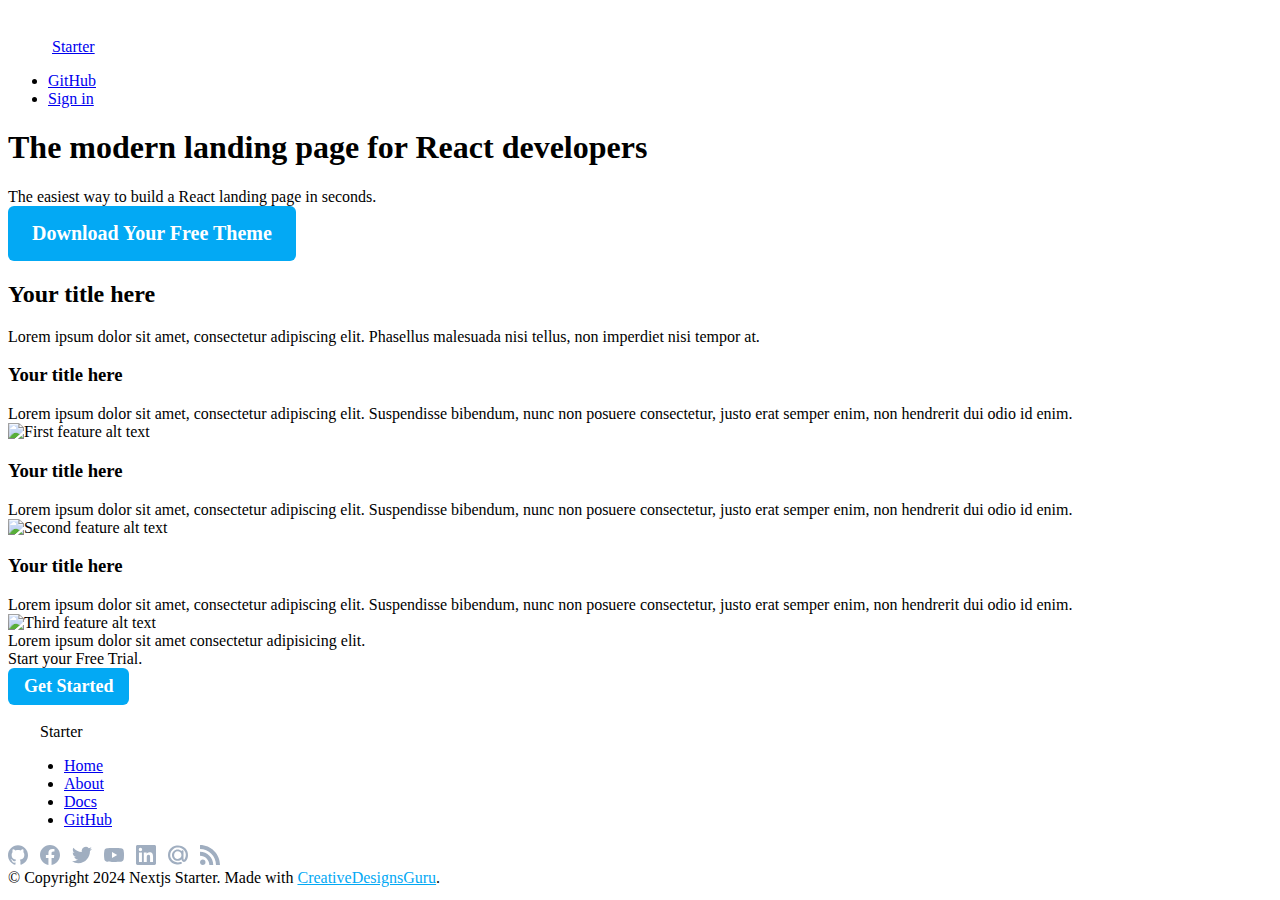
==== commit bab1fe65: "Updates" ====
--- a/index.html
+++ b/index.html
@@ -1,2 +1,2 @@
-<!DOCTYPE html><html lang="en"><head><meta charSet="UTF-8"/><meta name="viewport" content="width=device-width,initial-scale=1"/><link rel="apple-touch-icon" href="/apple-touch-icon.png"/><link rel="icon" type="image/png" sizes="32x32" href="/favicon-32x32.png"/><link rel="icon" type="image/png" sizes="16x16" href="/favicon-16x16.png"/><link rel="icon" href="/favicon.ico"/><title>Nextjs Starter</title><meta name="robots" content="index,follow"/><meta name="description" content="Starter code for your Nextjs Boilerplate with Tailwind CSS"/><meta property="og:title" content="Nextjs Starter"/><meta property="og:description" content="Starter code for your Nextjs Boilerplate with Tailwind CSS"/><meta property="og:locale" content="en"/><meta property="og:site_name" content="Starter"/><meta name="next-head-count" content="13"/><link rel="preload" href="/_next/static/css/9a9a912db5277603.css" as="style" crossorigin=""/><link rel="stylesheet" href="/_next/static/css/9a9a912db5277603.css" crossorigin="" data-n-g=""/><noscript data-n-css=""></noscript><script defer="" crossorigin="" nomodule="" src="/_next/static/chunks/polyfills-c67a75d1b6f99dc8.js"></script><script src="/_next/static/chunks/webpack-7f932a22dbd700b9.js" defer="" crossorigin=""></script><script src="/_next/static/chunks/framework-5429a50ba5373c56.js" defer="" crossorigin=""></script><script src="/_next/static/chunks/main-7a36f1771810ece5.js" defer="" crossorigin=""></script><script src="/_next/static/chunks/pages/_app-f6ff0a3bf6c3d578.js" defer="" crossorigin=""></script><script src="/_next/static/chunks/537-4238772a2c0a749c.js" defer="" crossorigin=""></script><script src="/_next/static/chunks/pages/index-64fb4b4f178e4f2e.js" defer="" crossorigin=""></script><script src="/_next/static/K1OCjEyl7f55GSjp-8l0U/_buildManifest.js" defer="" crossorigin=""></script><script src="/_next/static/K1OCjEyl7f55GSjp-8l0U/_ssgManifest.js" defer="" crossorigin=""></script><style id="__jsx-4057204961">.navbar.jsx-4057204961 li:not(:first-child){margin-top:0;}.navbar.jsx-4057204961 li:not(:last-child){margin-right:1.25rem;}</style><style id="__jsx-2452873545">.btn.jsx-2452873545{border-radius:.375rem;display:inline-block;text-align:center;}.btn-base.jsx-2452873545{font-size:1.125rem;font-weight:600;padding:.5rem 1rem;}.btn-xl.jsx-2452873545{font-size:1.25rem;font-weight:800;padding:1rem 1.5rem;}.btn-primary.jsx-2452873545{--tw-bg-opacity:1;background-color:rgb(3 169 244/var(--tw-bg-opacity));--tw-text-opacity:1;color:rgb(255 255 255/var(--tw-text-opacity));}.btn-primary.jsx-2452873545:hover{--tw-bg-opacity:1;background-color:rgb(3 152 220/var(--tw-bg-opacity));}</style><style id="__jsx-386846369">.footer-icon-list.jsx-386846369 a:not(:last-child){margin-right:.75rem;}.footer-icon-list.jsx-386846369 a{--tw-text-opacity:1;color:rgb(160 174 192/var(--tw-text-opacity));}.footer-icon-list.jsx-386846369 a:hover{--tw-text-opacity:1;color:rgb(74 85 104/var(--tw-text-opacity));}.footer-icon-list.jsx-386846369 svg{height:1.25rem;width:1.25rem;fill:currentColor;}</style><style id="__jsx-3513251595">.footer-copyright.jsx-3513251595 a{--tw-text-opacity:1;color:rgb(3 169 244/var(--tw-text-opacity));}.footer-copyright.jsx-3513251595 a:hover{-webkit-text-decoration-line:underline;text-decoration-line:underline;}</style><style id="__jsx-541721229">.navbar.jsx-541721229 li{margin-left:1rem;margin-right:1rem;}</style></head><body><div id="__next"><div class="text-gray-600 antialiased"><div class="bg-gray-100"><div class="mx-auto max-w-screen-lg px-3 py-6"><div class="jsx-4057204961 flex flex-wrap items-center justify-between"><div class="jsx-4057204961"><a href="/"><span class="inline-flex items-center text-gray-900 font-semibold text-3xl"><svg class="mr-1 stroke-current text-primary-500" xmlns="http://www.w3.org/2000/svg" width="44" height="44" viewBox="0 0 24 24" stroke-width="1.5" fill="none" stroke-linecap="round" stroke-linejoin="round"><path d="M0 0h24v24H0z" stroke="none"></path><rect x="3" y="12" width="6" height="8" rx="1"></rect><rect x="9" y="8" width="6" height="12" rx="1"></rect><rect x="15" y="4" width="6" height="16" rx="1"></rect><path d="M4 20h14"></path></svg>Starter</span></a></div><nav class="jsx-4057204961"><ul class="jsx-4057204961 navbar flex items-center text-xl font-medium text-gray-800"><li><a href="https://github.com/ixartz/Next-JS-Landing-Page-Starter-Template">GitHub</a></li><li><a href="/">Sign in</a></li></ul></nav></div></div><div class="mx-auto max-w-screen-lg px-3 pt-20 pb-32"><header class="text-center"><h1 class="whitespace-pre-line text-5xl font-bold leading-hero text-gray-900">The modern landing page for
-<span class="text-primary-500">React developers</span></h1><div class="mb-16 mt-4 text-2xl">The easiest way to build a React landing page in seconds.</div><a href="https://creativedesignsguru.com/category/nextjs/"><div class="jsx-2452873545 btn btn-xl btn-primary">Download Your Free Theme</div></a></header></div></div><div class="mx-auto max-w-screen-lg px-3 py-16"><div class="mb-12 text-center"><h2 class="text-4xl font-bold text-gray-900">Your title here</h2><div class="mt-4 text-xl md:px-20">Lorem ipsum dolor sit amet, consectetur adipiscing elit. Phasellus malesuada nisi tellus, non imperdiet nisi tempor at.</div></div><div class="mt-20 flex flex-wrap items-center"><div class="w-full text-center sm:w-1/2 sm:px-6"><h3 class="text-3xl font-semibold text-gray-900">Your title here</h3><div class="mt-6 text-xl leading-9">Lorem ipsum dolor sit amet, consectetur adipiscing elit. Suspendisse bibendum, nunc non posuere consectetur, justo erat semper enim, non hendrerit dui odio id enim.</div></div><div class="w-full p-6 sm:w-1/2"><img src="/assets/images/feature.svg" alt="First feature alt text"/></div></div><div class="mt-20 flex flex-wrap items-center flex-row-reverse"><div class="w-full text-center sm:w-1/2 sm:px-6"><h3 class="text-3xl font-semibold text-gray-900">Your title here</h3><div class="mt-6 text-xl leading-9">Lorem ipsum dolor sit amet, consectetur adipiscing elit. Suspendisse bibendum, nunc non posuere consectetur, justo erat semper enim, non hendrerit dui odio id enim.</div></div><div class="w-full p-6 sm:w-1/2"><img src="/assets/images/feature2.svg" alt="Second feature alt text"/></div></div><div class="mt-20 flex flex-wrap items-center"><div class="w-full text-center sm:w-1/2 sm:px-6"><h3 class="text-3xl font-semibold text-gray-900">Your title here</h3><div class="mt-6 text-xl leading-9">Lorem ipsum dolor sit amet, consectetur adipiscing elit. Suspendisse bibendum, nunc non posuere consectetur, justo erat semper enim, non hendrerit dui odio id enim.</div></div><div class="w-full p-6 sm:w-1/2"><img src="/assets/images/feature3.svg" alt="Third feature alt text"/></div></div></div><div class="mx-auto max-w-screen-lg px-3 py-16"><div class="flex flex-col rounded-md bg-primary-100 p-4 text-center sm:flex-row sm:items-center sm:justify-between sm:p-12 sm:text-left"><div class="text-2xl font-semibold"><div class="text-gray-900">Lorem ipsum dolor sit amet consectetur adipisicing elit.</div><div class="text-primary-500">Start your Free Trial.</div></div><div class="whitespace-no-wrap mt-3 sm:ml-2 sm:mt-0"><a href="https://creativedesignsguru.com/category/nextjs/"><div class="jsx-2452873545 btn btn-base btn-primary">Get Started</div></a></div></div></div><div class="bg-gray-100"><div class="mx-auto max-w-screen-lg px-3 py-16"><div class="jsx-541721229 text-center"><span class="inline-flex items-center text-gray-900 font-semibold text-xl"><svg class="mr-1 stroke-current text-primary-500" xmlns="http://www.w3.org/2000/svg" width="32" height="32" viewBox="0 0 24 24" stroke-width="1.5" fill="none" stroke-linecap="round" stroke-linejoin="round"><path d="M0 0h24v24H0z" stroke="none"></path><rect x="3" y="12" width="6" height="8" rx="1"></rect><rect x="9" y="8" width="6" height="12" rx="1"></rect><rect x="15" y="4" width="6" height="16" rx="1"></rect><path d="M4 20h14"></path></svg>Starter</span><nav class="jsx-541721229"><ul class="jsx-541721229 navbar mt-5 flex flex-row justify-center text-xl font-medium text-gray-800"><li><a href="/">Home</a></li><li><a href="/">About</a></li><li><a href="/">Docs</a></li><li><a href="https://github.com/ixartz/Next-JS-Landing-Page-Starter-Template">GitHub</a></li></ul></nav><div class="jsx-541721229 mt-8 flex justify-center"><div class="jsx-386846369 footer-icon-list flex flex-wrap"><a href="/"><svg viewBox="0 0 24 24" xmlns="http://www.w3.org/2000/svg"><path d="M12 .297c-6.63 0-12 5.373-12 12 0 5.303 3.438 9.8 8.205 11.385.6.113.82-.258.82-.577 0-.285-.01-1.04-.015-2.04-3.338.724-4.042-1.61-4.042-1.61C4.422 18.07 3.633 17.7 3.633 17.7c-1.087-.744.084-.729.084-.729 1.205.084 1.838 1.236 1.838 1.236 1.07 1.835 2.809 1.305 3.495.998.108-.776.417-1.305.76-1.605-2.665-.3-5.466-1.332-5.466-5.93 0-1.31.465-2.38 1.235-3.22-.135-.303-.54-1.523.105-3.176 0 0 1.005-.322 3.3 1.23.96-.267 1.98-.399 3-.405 1.02.006 2.04.138 3 .405 2.28-1.552 3.285-1.23 3.285-1.23.645 1.653.24 2.873.12 3.176.765.84 1.23 1.91 1.23 3.22 0 4.61-2.805 5.625-5.475 5.92.42.36.81 1.096.81 2.22 0 1.606-.015 2.896-.015 3.286 0 .315.21.69.825.57C20.565 22.092 24 17.592 24 12.297c0-6.627-5.373-12-12-12"></path></svg></a><a href="/"><svg viewBox="0 0 24 24" xmlns="http://www.w3.org/2000/svg"><path d="M23.998 12c0-6.628-5.372-12-11.999-12C5.372 0 0 5.372 0 12c0 5.988 4.388 10.952 10.124 11.852v-8.384H7.078v-3.469h3.046V9.356c0-3.008 1.792-4.669 4.532-4.669 1.313 0 2.686.234 2.686.234v2.953H15.83c-1.49 0-1.955.925-1.955 1.874V12h3.328l-.532 3.469h-2.796v8.384c5.736-.9 10.124-5.864 10.124-11.853z"></path></svg></a><a href="/"><svg viewBox="0 0 24 24" xmlns="http://www.w3.org/2000/svg"><path d="M23.954 4.569a10 10 0 01-2.825.775 4.958 4.958 0 002.163-2.723c-.951.555-2.005.959-3.127 1.184a4.92 4.92 0 00-8.384 4.482C7.691 8.094 4.066 6.13 1.64 3.161a4.822 4.822 0 00-.666 2.475c0 1.71.87 3.213 2.188 4.096a4.904 4.904 0 01-2.228-.616v.061a4.923 4.923 0 003.946 4.827 4.996 4.996 0 01-2.212.085 4.937 4.937 0 004.604 3.417 9.868 9.868 0 01-6.102 2.105c-.39 0-.779-.023-1.17-.067a13.995 13.995 0 007.557 2.209c9.054 0 13.999-7.496 13.999-13.986 0-.209 0-.42-.015-.63a9.936 9.936 0 002.46-2.548l-.047-.02z"></path></svg></a><a href="/"><svg xmlns="http://www.w3.org/2000/svg" viewBox="0 0 24 24"><path d="M23.495 6.205a3.007 3.007 0 00-2.088-2.088c-1.87-.501-9.396-.501-9.396-.501s-7.507-.01-9.396.501A3.007 3.007 0 00.527 6.205a31.247 31.247 0 00-.522 5.805 31.247 31.247 0 00.522 5.783 3.007 3.007 0 002.088 2.088c1.868.502 9.396.502 9.396.502s7.506 0 9.396-.502a3.007 3.007 0 002.088-2.088 31.247 31.247 0 00.5-5.783 31.247 31.247 0 00-.5-5.805zM9.609 15.601V8.408l6.264 3.602z"></path></svg></a><a href="/"><svg viewBox="0 0 24 24" xmlns="http://www.w3.org/2000/svg"><path d="M20.447 20.452h-3.554v-5.569c0-1.328-.027-3.037-1.852-3.037-1.853 0-2.136 1.445-2.136 2.939v5.667H9.351V9h3.414v1.561h.046c.477-.9 1.637-1.85 3.37-1.85 3.601 0 4.267 2.37 4.267 5.455v6.286zM5.337 7.433a2.062 2.062 0 01-2.063-2.065 2.064 2.064 0 112.063 2.065zm1.782 13.019H3.555V9h3.564v11.452zM22.225 0H1.771C.792 0 0 .774 0 1.729v20.542C0 23.227.792 24 1.771 24h20.451C23.2 24 24 23.227 24 22.271V1.729C24 .774 23.2 0 22.222 0h.003z"></path></svg></a><a href="/"><svg viewBox="0 0 24 24" xmlns="http://www.w3.org/2000/svg"><path d="M11.585 5.267c1.834 0 3.558.811 4.824 2.08v.004c0-.609.41-1.068.979-1.068h.145c.891 0 1.073.842 1.073 1.109l.005 9.475c-.063.621.64.941 1.029.543 1.521-1.564 3.342-8.038-.946-11.79-3.996-3.497-9.357-2.921-12.209-.955-3.031 2.091-4.971 6.718-3.086 11.064 2.054 4.74 7.931 6.152 11.424 4.744 1.769-.715 2.586 1.676.749 2.457-2.776 1.184-10.502 1.064-14.11-5.188C-.977 13.521-.847 6.093 5.62 2.245 10.567-.698 17.09.117 21.022 4.224c4.111 4.294 3.872 12.334-.139 15.461-1.816 1.42-4.516.037-4.498-2.031l-.019-.678c-1.265 1.256-2.948 1.988-4.782 1.988-3.625 0-6.813-3.189-6.813-6.812 0-3.659 3.189-6.885 6.814-6.885zm4.561 6.623c-.137-2.653-2.106-4.249-4.484-4.249h-.09c-2.745 0-4.268 2.159-4.268 4.61 0 2.747 1.842 4.481 4.256 4.481 2.693 0 4.464-1.973 4.592-4.306l-.006-.536z"></path></svg></a><a href="/"><svg viewBox="0 0 24 24" xmlns="http://www.w3.org/2000/svg"><path d="M19.199 24C19.199 13.467 10.533 4.8 0 4.8V0c13.165 0 24 10.835 24 24h-4.801zM3.291 17.415a3.3 3.3 0 013.293 3.295A3.303 3.303 0 013.283 24C1.47 24 0 22.526 0 20.71s1.475-3.294 3.291-3.295zM15.909 24h-4.665c0-6.169-5.075-11.245-11.244-11.245V8.09c8.727 0 15.909 7.184 15.909 15.91z"></path></svg></a></div></div><div class="jsx-541721229 mt-8 text-sm"><div class="jsx-3513251595 footer-copyright">© Copyright <!-- -->2024<!-- --> <!-- -->Nextjs Starter<!-- -->. Made with<!-- --> <a href="https://creativedesignsguru.com" class="jsx-3513251595">CreativeDesignsGuru</a>.</div></div></div></div></div></div></div><script id="__NEXT_DATA__" type="application/json" crossorigin="">{"props":{"pageProps":{}},"page":"/","query":{},"buildId":"K1OCjEyl7f55GSjp-8l0U","nextExport":true,"autoExport":true,"isFallback":false,"scriptLoader":[]}</script></body></html>+<!DOCTYPE html><html lang="en"><head><meta charSet="UTF-8"/><meta name="viewport" content="width=device-width,initial-scale=1"/><link rel="apple-touch-icon" href="/testdeploy/apple-touch-icon.png"/><link rel="icon" type="image/png" sizes="32x32" href="/testdeploy/favicon-32x32.png"/><link rel="icon" type="image/png" sizes="16x16" href="/testdeploy/favicon-16x16.png"/><link rel="icon" href="/testdeploy/favicon.ico"/><title>Nextjs Starter</title><meta name="robots" content="index,follow"/><meta name="description" content="Starter code for your Nextjs Boilerplate with Tailwind CSS"/><meta property="og:title" content="Nextjs Starter"/><meta property="og:description" content="Starter code for your Nextjs Boilerplate with Tailwind CSS"/><meta property="og:locale" content="en"/><meta property="og:site_name" content="Starter"/><meta name="next-head-count" content="13"/><link rel="preload" href="/testdeploy/_next/static/css/9a9a912db5277603.css" as="style" crossorigin=""/><link rel="stylesheet" href="/testdeploy/_next/static/css/9a9a912db5277603.css" crossorigin="" data-n-g=""/><noscript data-n-css=""></noscript><script defer="" crossorigin="" nomodule="" src="/testdeploy/_next/static/chunks/polyfills-c67a75d1b6f99dc8.js"></script><script src="/testdeploy/_next/static/chunks/webpack-1a66b70c1bb721ee.js" defer="" crossorigin=""></script><script src="/testdeploy/_next/static/chunks/framework-5429a50ba5373c56.js" defer="" crossorigin=""></script><script src="/testdeploy/_next/static/chunks/main-675e254d1126a66b.js" defer="" crossorigin=""></script><script src="/testdeploy/_next/static/chunks/pages/_app-f6ff0a3bf6c3d578.js" defer="" crossorigin=""></script><script src="/testdeploy/_next/static/chunks/537-4238772a2c0a749c.js" defer="" crossorigin=""></script><script src="/testdeploy/_next/static/chunks/pages/index-64fb4b4f178e4f2e.js" defer="" crossorigin=""></script><script src="/testdeploy/_next/static/fdnxKO0LXMEAJ239q_n0l/_buildManifest.js" defer="" crossorigin=""></script><script src="/testdeploy/_next/static/fdnxKO0LXMEAJ239q_n0l/_ssgManifest.js" defer="" crossorigin=""></script><style id="__jsx-4057204961">.navbar.jsx-4057204961 li:not(:first-child){margin-top:0;}.navbar.jsx-4057204961 li:not(:last-child){margin-right:1.25rem;}</style><style id="__jsx-2452873545">.btn.jsx-2452873545{border-radius:.375rem;display:inline-block;text-align:center;}.btn-base.jsx-2452873545{font-size:1.125rem;font-weight:600;padding:.5rem 1rem;}.btn-xl.jsx-2452873545{font-size:1.25rem;font-weight:800;padding:1rem 1.5rem;}.btn-primary.jsx-2452873545{--tw-bg-opacity:1;background-color:rgb(3 169 244/var(--tw-bg-opacity));--tw-text-opacity:1;color:rgb(255 255 255/var(--tw-text-opacity));}.btn-primary.jsx-2452873545:hover{--tw-bg-opacity:1;background-color:rgb(3 152 220/var(--tw-bg-opacity));}</style><style id="__jsx-386846369">.footer-icon-list.jsx-386846369 a:not(:last-child){margin-right:.75rem;}.footer-icon-list.jsx-386846369 a{--tw-text-opacity:1;color:rgb(160 174 192/var(--tw-text-opacity));}.footer-icon-list.jsx-386846369 a:hover{--tw-text-opacity:1;color:rgb(74 85 104/var(--tw-text-opacity));}.footer-icon-list.jsx-386846369 svg{height:1.25rem;width:1.25rem;fill:currentColor;}</style><style id="__jsx-3513251595">.footer-copyright.jsx-3513251595 a{--tw-text-opacity:1;color:rgb(3 169 244/var(--tw-text-opacity));}.footer-copyright.jsx-3513251595 a:hover{-webkit-text-decoration-line:underline;text-decoration-line:underline;}</style><style id="__jsx-541721229">.navbar.jsx-541721229 li{margin-left:1rem;margin-right:1rem;}</style></head><body><div id="__next"><div class="text-gray-600 antialiased"><div class="bg-gray-100"><div class="mx-auto max-w-screen-lg px-3 py-6"><div class="jsx-4057204961 flex flex-wrap items-center justify-between"><div class="jsx-4057204961"><a href="/testdeploy/"><span class="inline-flex items-center text-gray-900 font-semibold text-3xl"><svg class="mr-1 stroke-current text-primary-500" xmlns="http://www.w3.org/2000/svg" width="44" height="44" viewBox="0 0 24 24" stroke-width="1.5" fill="none" stroke-linecap="round" stroke-linejoin="round"><path d="M0 0h24v24H0z" stroke="none"></path><rect x="3" y="12" width="6" height="8" rx="1"></rect><rect x="9" y="8" width="6" height="12" rx="1"></rect><rect x="15" y="4" width="6" height="16" rx="1"></rect><path d="M4 20h14"></path></svg>Starter</span></a></div><nav class="jsx-4057204961"><ul class="jsx-4057204961 navbar flex items-center text-xl font-medium text-gray-800"><li><a href="https://github.com/ixartz/Next-JS-Landing-Page-Starter-Template">GitHub</a></li><li><a href="/testdeploy/">Sign in</a></li></ul></nav></div></div><div class="mx-auto max-w-screen-lg px-3 pt-20 pb-32"><header class="text-center"><h1 class="whitespace-pre-line text-5xl font-bold leading-hero text-gray-900">The modern landing page for
+<span class="text-primary-500">React developers</span></h1><div class="mb-16 mt-4 text-2xl">The easiest way to build a React landing page in seconds.</div><a href="https://creativedesignsguru.com/category/nextjs/"><div class="jsx-2452873545 btn btn-xl btn-primary">Download Your Free Theme</div></a></header></div></div><div class="mx-auto max-w-screen-lg px-3 py-16"><div class="mb-12 text-center"><h2 class="text-4xl font-bold text-gray-900">Your title here</h2><div class="mt-4 text-xl md:px-20">Lorem ipsum dolor sit amet, consectetur adipiscing elit. Phasellus malesuada nisi tellus, non imperdiet nisi tempor at.</div></div><div class="mt-20 flex flex-wrap items-center"><div class="w-full text-center sm:w-1/2 sm:px-6"><h3 class="text-3xl font-semibold text-gray-900">Your title here</h3><div class="mt-6 text-xl leading-9">Lorem ipsum dolor sit amet, consectetur adipiscing elit. Suspendisse bibendum, nunc non posuere consectetur, justo erat semper enim, non hendrerit dui odio id enim.</div></div><div class="w-full p-6 sm:w-1/2"><img src="/testdeploy/assets/images/feature.svg" alt="First feature alt text"/></div></div><div class="mt-20 flex flex-wrap items-center flex-row-reverse"><div class="w-full text-center sm:w-1/2 sm:px-6"><h3 class="text-3xl font-semibold text-gray-900">Your title here</h3><div class="mt-6 text-xl leading-9">Lorem ipsum dolor sit amet, consectetur adipiscing elit. Suspendisse bibendum, nunc non posuere consectetur, justo erat semper enim, non hendrerit dui odio id enim.</div></div><div class="w-full p-6 sm:w-1/2"><img src="/testdeploy/assets/images/feature2.svg" alt="Second feature alt text"/></div></div><div class="mt-20 flex flex-wrap items-center"><div class="w-full text-center sm:w-1/2 sm:px-6"><h3 class="text-3xl font-semibold text-gray-900">Your title here</h3><div class="mt-6 text-xl leading-9">Lorem ipsum dolor sit amet, consectetur adipiscing elit. Suspendisse bibendum, nunc non posuere consectetur, justo erat semper enim, non hendrerit dui odio id enim.</div></div><div class="w-full p-6 sm:w-1/2"><img src="/testdeploy/assets/images/feature3.svg" alt="Third feature alt text"/></div></div></div><div class="mx-auto max-w-screen-lg px-3 py-16"><div class="flex flex-col rounded-md bg-primary-100 p-4 text-center sm:flex-row sm:items-center sm:justify-between sm:p-12 sm:text-left"><div class="text-2xl font-semibold"><div class="text-gray-900">Lorem ipsum dolor sit amet consectetur adipisicing elit.</div><div class="text-primary-500">Start your Free Trial.</div></div><div class="whitespace-no-wrap mt-3 sm:ml-2 sm:mt-0"><a href="https://creativedesignsguru.com/category/nextjs/"><div class="jsx-2452873545 btn btn-base btn-primary">Get Started</div></a></div></div></div><div class="bg-gray-100"><div class="mx-auto max-w-screen-lg px-3 py-16"><div class="jsx-541721229 text-center"><span class="inline-flex items-center text-gray-900 font-semibold text-xl"><svg class="mr-1 stroke-current text-primary-500" xmlns="http://www.w3.org/2000/svg" width="32" height="32" viewBox="0 0 24 24" stroke-width="1.5" fill="none" stroke-linecap="round" stroke-linejoin="round"><path d="M0 0h24v24H0z" stroke="none"></path><rect x="3" y="12" width="6" height="8" rx="1"></rect><rect x="9" y="8" width="6" height="12" rx="1"></rect><rect x="15" y="4" width="6" height="16" rx="1"></rect><path d="M4 20h14"></path></svg>Starter</span><nav class="jsx-541721229"><ul class="jsx-541721229 navbar mt-5 flex flex-row justify-center text-xl font-medium text-gray-800"><li><a href="/testdeploy/">Home</a></li><li><a href="/testdeploy/">About</a></li><li><a href="/testdeploy/">Docs</a></li><li><a href="https://github.com/ixartz/Next-JS-Landing-Page-Starter-Template">GitHub</a></li></ul></nav><div class="jsx-541721229 mt-8 flex justify-center"><div class="jsx-386846369 footer-icon-list flex flex-wrap"><a href="/testdeploy/"><svg viewBox="0 0 24 24" xmlns="http://www.w3.org/2000/svg"><path d="M12 .297c-6.63 0-12 5.373-12 12 0 5.303 3.438 9.8 8.205 11.385.6.113.82-.258.82-.577 0-.285-.01-1.04-.015-2.04-3.338.724-4.042-1.61-4.042-1.61C4.422 18.07 3.633 17.7 3.633 17.7c-1.087-.744.084-.729.084-.729 1.205.084 1.838 1.236 1.838 1.236 1.07 1.835 2.809 1.305 3.495.998.108-.776.417-1.305.76-1.605-2.665-.3-5.466-1.332-5.466-5.93 0-1.31.465-2.38 1.235-3.22-.135-.303-.54-1.523.105-3.176 0 0 1.005-.322 3.3 1.23.96-.267 1.98-.399 3-.405 1.02.006 2.04.138 3 .405 2.28-1.552 3.285-1.23 3.285-1.23.645 1.653.24 2.873.12 3.176.765.84 1.23 1.91 1.23 3.22 0 4.61-2.805 5.625-5.475 5.92.42.36.81 1.096.81 2.22 0 1.606-.015 2.896-.015 3.286 0 .315.21.69.825.57C20.565 22.092 24 17.592 24 12.297c0-6.627-5.373-12-12-12"></path></svg></a><a href="/testdeploy/"><svg viewBox="0 0 24 24" xmlns="http://www.w3.org/2000/svg"><path d="M23.998 12c0-6.628-5.372-12-11.999-12C5.372 0 0 5.372 0 12c0 5.988 4.388 10.952 10.124 11.852v-8.384H7.078v-3.469h3.046V9.356c0-3.008 1.792-4.669 4.532-4.669 1.313 0 2.686.234 2.686.234v2.953H15.83c-1.49 0-1.955.925-1.955 1.874V12h3.328l-.532 3.469h-2.796v8.384c5.736-.9 10.124-5.864 10.124-11.853z"></path></svg></a><a href="/testdeploy/"><svg viewBox="0 0 24 24" xmlns="http://www.w3.org/2000/svg"><path d="M23.954 4.569a10 10 0 01-2.825.775 4.958 4.958 0 002.163-2.723c-.951.555-2.005.959-3.127 1.184a4.92 4.92 0 00-8.384 4.482C7.691 8.094 4.066 6.13 1.64 3.161a4.822 4.822 0 00-.666 2.475c0 1.71.87 3.213 2.188 4.096a4.904 4.904 0 01-2.228-.616v.061a4.923 4.923 0 003.946 4.827 4.996 4.996 0 01-2.212.085 4.937 4.937 0 004.604 3.417 9.868 9.868 0 01-6.102 2.105c-.39 0-.779-.023-1.17-.067a13.995 13.995 0 007.557 2.209c9.054 0 13.999-7.496 13.999-13.986 0-.209 0-.42-.015-.63a9.936 9.936 0 002.46-2.548l-.047-.02z"></path></svg></a><a href="/testdeploy/"><svg xmlns="http://www.w3.org/2000/svg" viewBox="0 0 24 24"><path d="M23.495 6.205a3.007 3.007 0 00-2.088-2.088c-1.87-.501-9.396-.501-9.396-.501s-7.507-.01-9.396.501A3.007 3.007 0 00.527 6.205a31.247 31.247 0 00-.522 5.805 31.247 31.247 0 00.522 5.783 3.007 3.007 0 002.088 2.088c1.868.502 9.396.502 9.396.502s7.506 0 9.396-.502a3.007 3.007 0 002.088-2.088 31.247 31.247 0 00.5-5.783 31.247 31.247 0 00-.5-5.805zM9.609 15.601V8.408l6.264 3.602z"></path></svg></a><a href="/testdeploy/"><svg viewBox="0 0 24 24" xmlns="http://www.w3.org/2000/svg"><path d="M20.447 20.452h-3.554v-5.569c0-1.328-.027-3.037-1.852-3.037-1.853 0-2.136 1.445-2.136 2.939v5.667H9.351V9h3.414v1.561h.046c.477-.9 1.637-1.85 3.37-1.85 3.601 0 4.267 2.37 4.267 5.455v6.286zM5.337 7.433a2.062 2.062 0 01-2.063-2.065 2.064 2.064 0 112.063 2.065zm1.782 13.019H3.555V9h3.564v11.452zM22.225 0H1.771C.792 0 0 .774 0 1.729v20.542C0 23.227.792 24 1.771 24h20.451C23.2 24 24 23.227 24 22.271V1.729C24 .774 23.2 0 22.222 0h.003z"></path></svg></a><a href="/testdeploy/"><svg viewBox="0 0 24 24" xmlns="http://www.w3.org/2000/svg"><path d="M11.585 5.267c1.834 0 3.558.811 4.824 2.08v.004c0-.609.41-1.068.979-1.068h.145c.891 0 1.073.842 1.073 1.109l.005 9.475c-.063.621.64.941 1.029.543 1.521-1.564 3.342-8.038-.946-11.79-3.996-3.497-9.357-2.921-12.209-.955-3.031 2.091-4.971 6.718-3.086 11.064 2.054 4.74 7.931 6.152 11.424 4.744 1.769-.715 2.586 1.676.749 2.457-2.776 1.184-10.502 1.064-14.11-5.188C-.977 13.521-.847 6.093 5.62 2.245 10.567-.698 17.09.117 21.022 4.224c4.111 4.294 3.872 12.334-.139 15.461-1.816 1.42-4.516.037-4.498-2.031l-.019-.678c-1.265 1.256-2.948 1.988-4.782 1.988-3.625 0-6.813-3.189-6.813-6.812 0-3.659 3.189-6.885 6.814-6.885zm4.561 6.623c-.137-2.653-2.106-4.249-4.484-4.249h-.09c-2.745 0-4.268 2.159-4.268 4.61 0 2.747 1.842 4.481 4.256 4.481 2.693 0 4.464-1.973 4.592-4.306l-.006-.536z"></path></svg></a><a href="/testdeploy/"><svg viewBox="0 0 24 24" xmlns="http://www.w3.org/2000/svg"><path d="M19.199 24C19.199 13.467 10.533 4.8 0 4.8V0c13.165 0 24 10.835 24 24h-4.801zM3.291 17.415a3.3 3.3 0 013.293 3.295A3.303 3.303 0 013.283 24C1.47 24 0 22.526 0 20.71s1.475-3.294 3.291-3.295zM15.909 24h-4.665c0-6.169-5.075-11.245-11.244-11.245V8.09c8.727 0 15.909 7.184 15.909 15.91z"></path></svg></a></div></div><div class="jsx-541721229 mt-8 text-sm"><div class="jsx-3513251595 footer-copyright">© Copyright <!-- -->2024<!-- --> <!-- -->Nextjs Starter<!-- -->. Made with<!-- --> <a href="https://creativedesignsguru.com" class="jsx-3513251595">CreativeDesignsGuru</a>.</div></div></div></div></div></div></div><script id="__NEXT_DATA__" type="application/json" crossorigin="">{"props":{"pageProps":{}},"page":"/","query":{},"buildId":"fdnxKO0LXMEAJ239q_n0l","assetPrefix":"/testdeploy","nextExport":true,"autoExport":true,"isFallback":false,"scriptLoader":[]}</script></body></html>